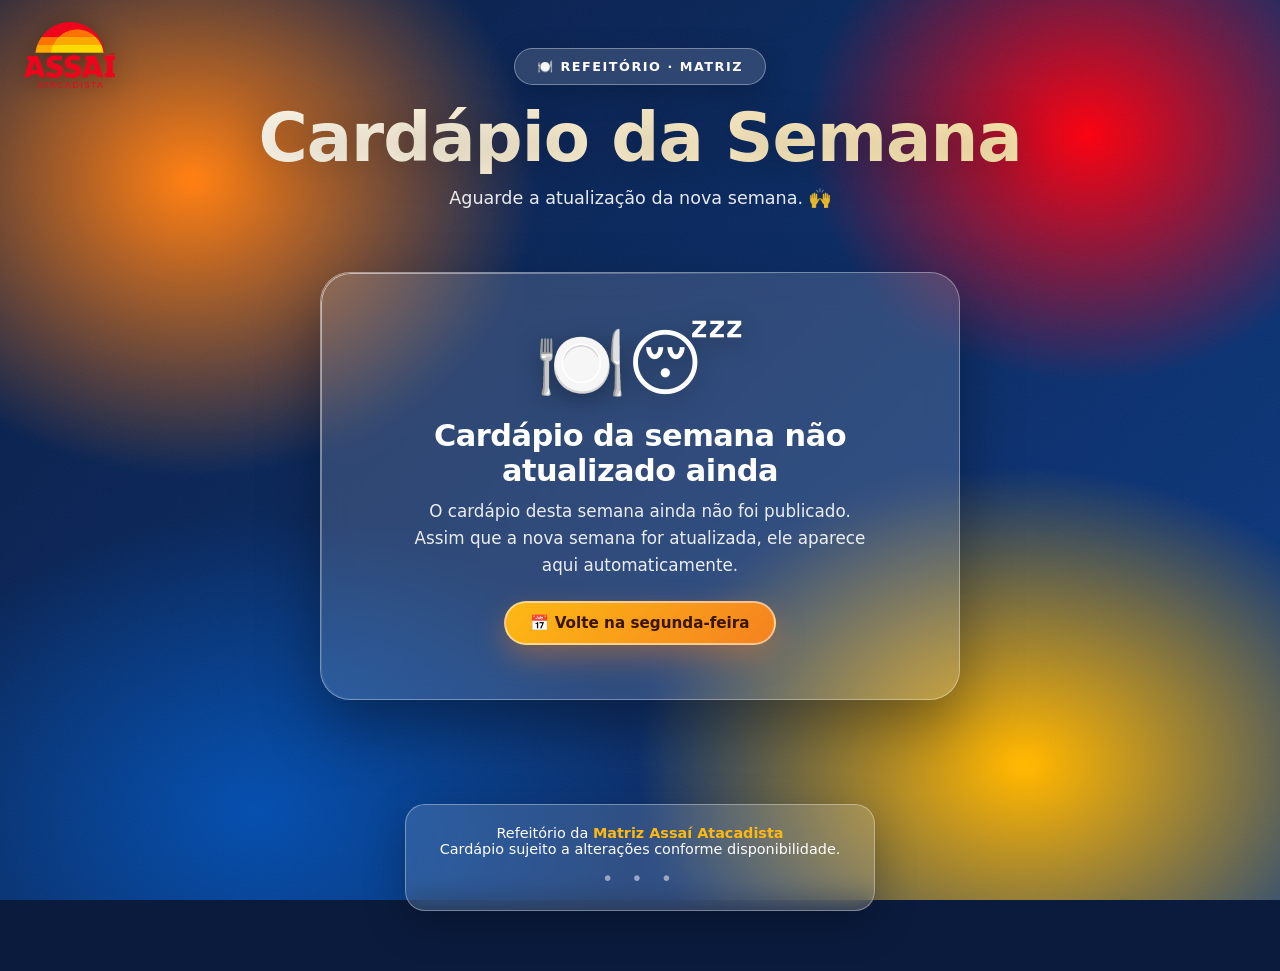
==== index.html @ ea44db85 "Atualização cardapio semanal" ====
<!DOCTYPE html>
<html lang="pt-BR">
<head>
<meta charset="UTF-8">
<meta name="viewport" content="width=device-width, initial-scale=1.0, viewport-fit=cover">
<title>Cardápio da Semana · Refeitório Matriz Assaí</title>

<!-- PWA -->
<link rel="manifest" href="manifest.json">
<meta name="theme-color" content="#E30613">
<meta name="mobile-web-app-capable" content="yes">
<meta name="apple-mobile-web-app-capable" content="yes">
<meta name="apple-mobile-web-app-status-bar-style" content="black-translucent">
<meta name="apple-mobile-web-app-title" content="Cardápio Assaí">
<link rel="apple-touch-icon" href="assets/apple-touch-icon.png">
<link rel="icon" type="image/png" href="assets/icon-192.png">

<link rel="stylesheet" href="css/style.css">
</head>
<body>

<div class="bg"></div>
<div class="bg-grain"></div>
<div class="floaties" id="floaties"></div>

<div class="logo-assai">
  <img src="assets/logo-assai.png" alt="Assaí Atacadista">
</div>

<header>
  <div class="badge">🍽️ Refeitório · Matriz</div>
  <h1>Cardápio da Semana</h1>
  <div class="week-banner"><span class="cal">📅</span> Semana de 24/08</div>
  <p id="hojeTxt">Sabor de verdade, de segunda a sexta-feira</p>
  <button id="installBtn"><span class="ic">📲</span> Instalar app</button>
</header>

<nav class="tabs">
  <button class="tab" data-day="all">✨ Destaque</button>
  <button class="tab" data-day="seg">Segunda</button>
  <button class="tab" data-day="ter">Terça</button>
  <button class="tab" data-day="qua">Quarta</button>
  <button class="tab" data-day="qui">Quinta</button>
  <button class="tab" data-day="sex">Sexta</button>
</nav>

<!-- 🚫 tela exibida quando o cardápio da semana ainda não foi atualizado -->
<section id="notReady">
  <div class="nr-card">
    <div class="nr-emoji">🍽️😴</div>
    <h2>Cardápio da semana não atualizado ainda</h2>
    <p>O cardápio desta semana ainda não foi publicado. Assim que a nova semana for atualizada, ele aparece aqui automaticamente.</p>
    <div class="nr-chip">📅 Volte na segunda-feira</div>
  </div>
</section>

<main class="container">

  <!-- ⭐ DIA EM DESTAQUE (desktop) -->
  <section id="hero"></section>

  <!-- dica de arrastar (mobile) -->
  <div id="swipeHint">👈 arraste para ver os outros dias 👉</div>

  <!-- rótulo da grade (desktop) -->
  <div class="grid-label">📅 A semana inteira</div>

  <div class="grid">

    <!-- SEGUNDA -->
    <article class="day-card" data-day="seg" data-dow="1">
      <div class="today-flag">Hoje</div>
      <div class="day-head"><span class="emoji-day">🥩</span><div><small>Dia 1</small><h2>Segunda</h2></div></div>
      <div class="day-body">
        <div class="section"><div class="section-title"><span class="pill p-prato">🍛</span>Prato Principal</div>
          <ul><li class="main">Filé de Frango Grelhado</li><li class="main">Carne Moída à Primavera</li></ul></div>
        <div class="section"><div class="section-title"><span class="pill p-acomp">🍚</span>Acompanhamentos</div>
          <ul><li>Macarrão ao Sugo</li><li>Arroz Branco / Integral</li><li>Feijão Carioca</li></ul></div>
        <div class="section"><div class="section-title"><span class="pill p-salada">🥗</span>Saladas</div>
          <ul><li>Acelga</li><li>Cenoura com Abobrinha</li><li>Pepino</li></ul></div>
        <div class="section"><div class="section-title"><span class="pill p-suco">🧃</span>Sucos</div>
          <ul><li>Limão</li><li>Maçã</li><li>Laranja</li><li>Abacaxi</li><li>Goiaba</li></ul></div>
        <div class="section"><div class="section-title"><span class="pill p-sobremesa">🍮</span>Sobremesa</div>
          <ul><li>Mousse de Leite em Pó</li><li>Maçã</li></ul></div>
      </div>
    </article>

    <!-- TERÇA -->
    <article class="day-card" data-day="ter" data-dow="2">
      <div class="today-flag">Hoje</div>
      <div class="day-head"><span class="emoji-day">🍗</span><div><small>Dia 2</small><h2>Terça</h2></div></div>
      <div class="day-body">
        <div class="section"><div class="section-title"><span class="pill p-prato">🍛</span>Prato Principal</div>
          <ul><li class="main">Strogonoff de Frango</li><li class="main">Iscas de Carne Acebolada</li></ul></div>
        <div class="section"><div class="section-title"><span class="pill p-acomp">🍚</span>Acompanhamentos</div>
          <ul><li>Batata Rústica</li><li>Arroz Branco / Integral</li><li>Feijão Carioca</li></ul></div>
        <div class="section"><div class="section-title"><span class="pill p-salada">🥗</span>Saladas</div>
          <ul><li>Escarola</li><li>Grão de Bico com Sardinha</li><li>Tomate</li></ul></div>
        <div class="section"><div class="section-title"><span class="pill p-suco">🧃</span>Sucos</div>
          <ul><li>Limão</li><li>Maçã</li><li>Laranja</li><li>Abacaxi</li><li>Goiaba</li></ul></div>
        <div class="section"><div class="section-title"><span class="pill p-sobremesa">🍮</span>Sobremesa</div>
          <ul><li>Mousse de Café</li></ul></div>
      </div>
    </article>

    <!-- QUARTA -->
    <article class="day-card" data-day="qua" data-dow="3">
      <div class="today-flag">Hoje</div>
      <div class="day-head"><span class="emoji-day">🍖</span><div><small>Dia 3</small><h2>Quarta</h2></div></div>
      <div class="day-body">
        <div class="section"><div class="section-title"><span class="pill p-prato">🍛</span>Prato Principal</div>
          <ul><li class="main">Filé Suíno Assado ao Molho de Mostarda</li><li class="main">Frango em Cubos ao Molho Shoyu</li></ul></div>
        <div class="section"><div class="section-title"><span class="pill p-acomp">🍚</span>Acompanhamentos</div>
          <ul><li>Feijão Tropeiro</li><li>Arroz Branco / Integral</li><li>Carioca</li></ul></div>
        <div class="section"><div class="section-title"><span class="pill p-salada">🥗</span>Saladas</div>
          <ul><li>Chicória com Tomate Cereja</li><li>Brócolis</li><li>Beterraba Ralada</li></ul></div>
        <div class="section"><div class="section-title"><span class="pill p-suco">🧃</span>Sucos</div>
          <ul><li>Limão</li><li>Maçã</li><li>Laranja</li><li>Abacaxi</li><li>Goiaba</li></ul></div>
        <div class="section"><div class="section-title"><span class="pill p-sobremesa">🍮</span>Sobremesa</div>
          <ul><li>Gelatina de Limão</li></ul></div>
      </div>
    </article>

    <!-- QUINTA -->
    <article class="day-card" data-day="qui" data-dow="4">
      <div class="today-flag">Hoje</div>
      <div class="day-head"><span class="emoji-day">🥩</span><div><small>Dia 4</small><h2>Quinta</h2></div></div>
      <div class="day-body">
        <div class="section"><div class="section-title"><span class="pill p-prato">🍛</span>Prato Principal</div>
          <ul><li class="main">Coxinha da Asa Assada</li><li class="main">Rabada</li></ul></div>
        <div class="section"><div class="section-title"><span class="pill p-acomp">🍚</span>Acompanhamentos</div>
          <ul><li>Polenta Cremosa</li><li>Arroz Branco / Integral</li><li>Feijão Carioca</li></ul></div>
        <div class="section"><div class="section-title"><span class="pill p-salada">🥗</span>Saladas</div>
          <ul><li>Alface Crespa</li><li>Chuchu com Mandioquinha</li><li>Cenoura Ralada</li></ul></div>
        <div class="section"><div class="section-title"><span class="pill p-suco">🧃</span>Sucos</div>
          <ul><li>Limão</li><li>Maçã</li><li>Laranja</li><li>Guaraná</li><li>Goiaba</li></ul></div>
        <div class="section"><div class="section-title"><span class="pill p-sobremesa">🍮</span>Sobremesa</div>
          <ul><li>Bolo dos Aniversariantes</li></ul></div>
      </div>
    </article>

    <!-- SEXTA -->
    <article class="day-card" data-day="sex" data-dow="5">
      <div class="today-flag">Hoje</div>
      <div class="day-head"><span class="emoji-day">🍲</span><div><small>Dia 5</small><h2>Sexta</h2></div></div>
      <div class="day-body">
        <div class="section"><div class="section-title"><span class="pill p-prato">🍛</span>Prato Principal</div>
          <ul><li class="main">Bife Grelhado</li><li class="main">Macarrão de Forno</li></ul></div>
        <div class="section"><div class="section-title"><span class="pill p-acomp">🍚</span>Acompanhamentos</div>
          <ul><li>Mix de Legumes</li><li>Arroz Branco / Integral</li><li>Feijão Carioca</li></ul></div>
        <div class="section"><div class="section-title"><span class="pill p-salada">🥗</span>Saladas</div>
          <ul><li>Folhas Mista</li><li>Berinjela</li><li>Ovo Cozido</li></ul></div>
        <div class="section"><div class="section-title"><span class="pill p-suco">🧃</span>Sucos</div>
          <ul><li>Limão</li><li>Maçã</li><li>Laranja</li><li>Guaraná</li><li>Goiaba</li></ul></div>
        <div class="section"><div class="section-title"><span class="pill p-sobremesa">🍮</span>Sobremesa</div>
          <ul><li>Salada de Frutas</li></ul></div>
      </div>
    </article>

  </div>


  <!-- indicador do carrossel (mobile) -->
  <div id="dots"></div>

</main>

<footer>
  <div class="fbox">
    Refeitório da <strong>Matriz Assaí Atacadista</strong><br>
    Cardápio sujeito a alterações conforme disponibilidade.
    <div class="dots">• • •</div>
  </div>
</footer>

<!-- 🤫 botão secreto: cantinho invisível (3 toques) -->
<div class="secret-spot" title=""></div>

<script src="js/script.js"></script>
</body>
</html>
---- css/style.css ----
:root{
  --amarelo:#FDB913;
  --laranja:#F58220;
  --vermelho:#E30613;
  --azul:#0B4DA2;
  --azul-claro:#2b8bf0;
  --glass:rgba(255,255,255,.14);
  --glass-strong:rgba(255,255,255,.22);
  --stroke:rgba(255,255,255,.35);
}
*{margin:0;padding:0;box-sizing:border-box;}
html{scroll-behavior:smooth;}
body{
  font-family:'Segoe UI',system-ui,-apple-system,sans-serif;
  color:#fff;min-height:100vh;overflow-x:hidden;position:relative;background:#0a1b3d;
  transition:color .5s;
}

/* ===== FUNDO ANIMADO ===== */
.bg{
  position:fixed;inset:0;z-index:-3;
  background:
    radial-gradient(45% 55% at 15% 20%, #F58220 0%, transparent 60%),
    radial-gradient(40% 50% at 85% 15%, #E30613 0%, transparent 55%),
    radial-gradient(55% 60% at 80% 85%, #FDB913 0%, transparent 55%),
    radial-gradient(50% 55% at 20% 90%, #0B4DA2 0%, transparent 60%),
    linear-gradient(135deg,#0a1b3d,#123a7a);
  filter:saturate(1.15);animation:hue 18s ease-in-out infinite alternate;transition:background .6s;
}
@keyframes hue{0%{transform:scale(1) translate(0,0);}50%{transform:scale(1.15) translate(-2%,1%);}100%{transform:scale(1.05) translate(2%,-1%);}}
.bg-grain{position:fixed;inset:0;z-index:-2;opacity:.05;pointer-events:none;
  background-image:url("data:image/svg+xml,%3Csvg xmlns='http://www.w3.org/2000/svg' width='120' height='120'%3E%3Cfilter id='n'%3E%3CfeTurbulence type='fractalNoise' baseFrequency='0.85' numOctaves='3'/%3E%3C/filter%3E%3Crect width='100%25' height='100%25' filter='url(%23n)'/%3E%3C/svg%3E");}
.floaties{position:fixed;inset:0;z-index:-1;overflow:hidden;pointer-events:none;}
.floaties span{position:absolute;bottom:-60px;font-size:2rem;opacity:.18;animation:rise linear infinite;filter:drop-shadow(0 4px 10px rgba(0,0,0,.3));}
@keyframes rise{0%{transform:translateY(0) rotate(0);opacity:0;}10%{opacity:.22;}90%{opacity:.22;}100%{transform:translateY(-115vh) rotate(360deg);opacity:0;}}

/* ===== HEADER ===== */
header{text-align:center;padding:48px 20px 24px;position:relative;}
.logo-assai{position:fixed;top:22px;left:24px;z-index:50;display:flex;align-items:center;}
.logo-assai img{display:block;height:66px;width:auto;filter:drop-shadow(0 4px 12px rgba(0,0,0,.35));cursor:pointer;}
.badge{display:inline-flex;align-items:center;gap:10px;background:var(--glass);backdrop-filter:blur(14px);border:1px solid var(--stroke);padding:10px 22px;border-radius:50px;font-weight:700;font-size:.8rem;letter-spacing:1.5px;text-transform:uppercase;margin-bottom:18px;box-shadow:0 8px 30px rgba(0,0,0,.2);}
.week-banner{display:inline-flex;align-items:center;gap:12px;background:linear-gradient(135deg,var(--amarelo),var(--laranja));color:#3a1500;font-weight:900;padding:12px 28px;border-radius:50px;margin-top:8px;font-size:clamp(.95rem,2.5vw,1.15rem);letter-spacing:.5px;box-shadow:0 12px 34px rgba(245,130,32,.45);border:2px solid rgba(255,255,255,.5);}
.week-banner .cal{font-size:1.3rem;}
header h1{font-size:clamp(2.4rem,6vw,4.2rem);font-weight:900;letter-spacing:-1px;line-height:1.05;background:linear-gradient(90deg,#fff 0%,#FFE9B0 40%,#FFD166 60%,#fff 100%);background-size:200% auto;-webkit-background-clip:text;background-clip:text;color:transparent;animation:shine 6s linear infinite;text-shadow:0 4px 40px rgba(0,0,0,.25);}
@keyframes shine{to{background-position:200% center;}}
header p{margin-top:14px;font-size:1.1rem;opacity:.9;font-weight:500;}

/* botão instalar (PWA) */
#installBtn{display:none;align-items:center;gap:9px;margin:18px auto 0;background:linear-gradient(135deg,#fff,#eaf3ff);color:var(--azul);border:none;padding:12px 24px;border-radius:50px;cursor:pointer;font-weight:800;font-size:.95rem;font-family:inherit;box-shadow:0 10px 28px rgba(0,0,0,.25);transition:.25s;}
#installBtn:hover{transform:translateY(-3px) scale(1.03);box-shadow:0 14px 34px rgba(0,0,0,.3);}
#installBtn.show{display:inline-flex;}

/* ===== TABS ===== */
.tabs{display:flex;gap:10px;flex-wrap:wrap;justify-content:center;max-width:1250px;margin:30px auto 0;padding:0 20px;}
.tab{background:var(--glass);backdrop-filter:blur(12px);border:1px solid var(--stroke);color:#fff;padding:12px 26px;border-radius:16px;font-weight:700;font-size:.95rem;cursor:pointer;transition:.3s cubic-bezier(.2,.8,.2,1);position:relative;overflow:hidden;}
.tab:hover{transform:translateY(-3px) scale(1.03);background:var(--glass-strong);}
.tab.active{background:linear-gradient(135deg,var(--amarelo),var(--laranja));color:#3a1500;border-color:transparent;box-shadow:0 10px 30px rgba(245,130,32,.5);}

/* ===== CONTAINER ===== */
.container{max-width:1250px;margin:34px auto 40px;padding:0 20px;}

/* ==================================================================
   ⭐ HERO — DIA EM DESTAQUE (somente desktop)
   ================================================================== */
#hero{display:none;}
.hero-label{display:flex;align-items:center;gap:10px;justify-content:center;font-weight:800;letter-spacing:1px;text-transform:uppercase;font-size:.9rem;opacity:.9;margin-bottom:16px;}
.hero-card{position:relative;border-radius:30px;overflow:hidden;background:var(--glass);backdrop-filter:blur(18px);-webkit-backdrop-filter:blur(18px);border:1px solid var(--stroke);box-shadow:0 26px 60px rgba(0,0,0,.34);display:grid;grid-template-columns:280px 1fr;gap:0;}
.hero-card::before{content:"";position:absolute;inset:0;border-radius:30px;padding:1px;background:linear-gradient(135deg,rgba(255,255,255,.65),transparent 42%);-webkit-mask:linear-gradient(#000 0 0) content-box,linear-gradient(#000 0 0);-webkit-mask-composite:xor;mask-composite:exclude;pointer-events:none;}
.hero-head{background:linear-gradient(160deg,rgba(227,6,19,.55),rgba(245,130,32,.4));padding:34px 30px;display:flex;flex-direction:column;justify-content:center;gap:10px;position:relative;transition:background .5s;}
.hero-head.tomorrow{background:linear-gradient(160deg,rgba(11,77,162,.6),rgba(43,139,240,.42));}
.hero-emoji{font-size:4.6rem;filter:drop-shadow(0 6px 12px rgba(0,0,0,.4));line-height:1;}
.hero-hoje{align-self:flex-start;background:#fff;color:var(--vermelho);font-weight:900;font-size:.72rem;letter-spacing:2px;padding:5px 14px;border-radius:50px;box-shadow:0 6px 16px rgba(0,0,0,.25);}
.hero-hoje.amanha{background:var(--amarelo);color:#3a2500;}
.hero-head h2{font-size:2.9rem;font-weight:900;letter-spacing:-1px;line-height:1;}
.hero-head .hero-sub{opacity:.92;font-weight:600;font-size:1rem;}
.hero-sections{display:grid;grid-template-columns:repeat(5,1fr);gap:0;padding:22px;}
.hero-sections .section{border-bottom:none!important;padding:16px 14px;margin:0;border-right:1px solid rgba(255,255,255,.12);}
.hero-sections .section:last-child{border-right:none;}
.hero-sections .section-title{margin-bottom:12px;}
.hero-sections .section li{font-size:1rem;padding:7px 0 7px 20px;}
.hero-sections .section li.main{font-size:1.08rem;}
.hero-sections .section li::before{top:14px;}

/* ===== GRID DOS 5 DIAS ===== */
.grid-label{display:none;text-align:center;font-weight:800;letter-spacing:1px;text-transform:uppercase;font-size:.85rem;opacity:.8;margin:34px 0 16px;}
.grid{display:grid;grid-template-columns:repeat(auto-fill,minmax(290px,1fr));gap:26px;}

@media(min-width:1000px){
  #hero{display:block;}
  .container{max-width:1580px;}
  .grid-label{display:block;}
  .grid{grid-template-columns:repeat(5,1fr);gap:16px;margin-top:4px;}
  .grid .day-body{padding:6px 16px 18px;}
  .grid .day-head{padding:16px 16px 12px;}
  .grid .day-head h2{font-size:1.25rem;}
  .grid .emoji-day{font-size:1.6rem;}
  .grid .section{padding:11px 0;}
  .grid .section li{font-size:.9rem;padding:4px 0 4px 20px;}
  .grid .section li.main{font-size:.94rem;}
}

.day-card{background:var(--glass);backdrop-filter:blur(18px);-webkit-backdrop-filter:blur(18px);border:1px solid var(--stroke);border-radius:26px;overflow:hidden;display:flex;flex-direction:column;box-shadow:0 20px 50px rgba(0,0,0,.28);transition:transform .4s cubic-bezier(.2,.8,.2,1), box-shadow .4s, background .5s;opacity:0;transform:translateY(40px) scale(.97);position:relative;}
.day-card.reveal{opacity:1;transform:translateY(0) scale(1);}
.day-card:hover{transform:translateY(-8px) scale(1.012);box-shadow:0 30px 70px rgba(0,0,0,.4);}
.day-card::before{content:"";position:absolute;inset:0;border-radius:26px;padding:1px;background:linear-gradient(135deg,rgba(255,255,255,.6),transparent 40%);-webkit-mask:linear-gradient(#000 0 0) content-box,linear-gradient(#000 0 0);-webkit-mask-composite:xor;mask-composite:exclude;pointer-events:none;}
.day-card.today{box-shadow:0 0 0 2px var(--amarelo),0 26px 60px rgba(253,185,19,.35);}
.today-flag{position:absolute;top:15px;right:-42px;z-index:3;background:linear-gradient(135deg,var(--amarelo),var(--laranja));color:#3a1500;font-weight:800;font-size:.66rem;letter-spacing:1px;padding:5px 44px;transform:rotate(45deg);box-shadow:0 4px 12px rgba(0,0,0,.3);text-transform:uppercase;display:none;}
.day-card.today .today-flag{display:block;}
.day-head{padding:22px 24px 18px;position:relative;background:linear-gradient(135deg,rgba(11,77,162,.55),rgba(43,139,240,.35));display:flex;align-items:center;gap:14px;transition:background .5s;}
.emoji-day{font-size:2rem;filter:drop-shadow(0 3px 6px rgba(0,0,0,.35));transition:.4s;}
.day-card:hover .emoji-day{transform:scale(1.2) rotate(-8deg);}
.day-head h2{font-size:1.5rem;font-weight:800;letter-spacing:-.5px;}
.day-head small{display:block;font-size:.72rem;opacity:.8;font-weight:600;text-transform:uppercase;letter-spacing:1.5px;}
.day-body{padding:8px 24px 26px;flex:1;}
.section{padding:15px 0;border-bottom:1px solid rgba(255,255,255,.12);}
.section:last-child{border-bottom:none;}
.section-title{display:flex;align-items:center;gap:9px;font-size:.72rem;font-weight:800;letter-spacing:1.5px;text-transform:uppercase;opacity:.85;margin-bottom:10px;}
.pill{font-size:1rem;width:26px;height:26px;border-radius:9px;display:grid;place-items:center;flex:none;box-shadow:0 4px 10px rgba(0,0,0,.25);}
.p-prato{background:linear-gradient(135deg,#ff5c5c,#E30613);}
.p-acomp{background:linear-gradient(135deg,#ffa74d,#F58220);}
.p-salada{background:linear-gradient(135deg,#57d98a,#1f9d55);}
.p-suco{background:linear-gradient(135deg,#ffd75e,#FDB913);}
.p-sobremesa{background:linear-gradient(135deg,#c07de0,#8e3fb0);}
.section ul{list-style:none;}
.section li{position:relative;padding:6px 0 6px 22px;font-size:.96rem;transition:.25s;}
.section li::before{content:"";position:absolute;left:0;top:12px;width:8px;height:8px;border-radius:50%;background:rgba(255,255,255,.55);}
.section li:hover{transform:translateX(5px);color:#FFE9B0;}
.section li.main{font-weight:700;font-size:1.02rem;}
.section li.main::before{background:var(--amarelo);box-shadow:0 0 10px var(--amarelo);}

/* ===== CARROSSEL: dicas e dots (mobile) ===== */
#swipeHint{display:none;text-align:center;font-size:.85rem;opacity:.8;margin:6px 0 14px;font-weight:600;}
#dots{display:none;justify-content:center;gap:8px;margin:16px 0 4px;}
#dots button{width:9px;height:9px;border-radius:50%;border:none;background:rgba(255,255,255,.35);cursor:pointer;padding:0;transition:.3s;}
#dots button.active{background:var(--amarelo);width:26px;border-radius:6px;box-shadow:0 0 10px var(--amarelo);}

/* ==================================================================
   🚫 TELA "CARDÁPIO NÃO ATUALIZADO" (validade expirada)
   ================================================================== */
#notReady{display:none;text-align:center;padding:30px 20px 70px;}
body.not-ready .tabs,
body.not-ready .container,
body.not-ready .week-banner{display:none!important;}
body.not-ready #notReady{display:block;}
.nr-card{
  max-width:640px;margin:10px auto 0;background:var(--glass);backdrop-filter:blur(16px);
  border:1px solid var(--stroke);border-radius:30px;padding:54px 34px;
  box-shadow:0 26px 60px rgba(0,0,0,.34);position:relative;overflow:hidden;
}
.nr-card::before{content:"";position:absolute;inset:0;border-radius:30px;padding:1px;background:linear-gradient(135deg,rgba(255,255,255,.6),transparent 45%);-webkit-mask:linear-gradient(#000 0 0) content-box,linear-gradient(#000 0 0);-webkit-mask-composite:xor;mask-composite:exclude;pointer-events:none;}
.nr-emoji{font-size:4.6rem;line-height:1;filter:drop-shadow(0 6px 12px rgba(0,0,0,.35));animation:nrFloat 3.4s ease-in-out infinite;}
@keyframes nrFloat{50%{transform:translateY(-10px);}}
.nr-card h2{font-size:1.9rem;font-weight:900;margin:18px 0 10px;letter-spacing:-.5px;}
.nr-card p{opacity:.9;font-size:1.05rem;line-height:1.6;max-width:460px;margin:0 auto;}
.nr-chip{display:inline-flex;align-items:center;gap:8px;margin-top:22px;background:linear-gradient(135deg,var(--amarelo),var(--laranja));color:#3a1500;font-weight:800;padding:11px 24px;border-radius:50px;box-shadow:0 12px 30px rgba(245,130,32,.4);border:2px solid rgba(255,255,255,.5);font-size:.95rem;}

/* ===== FOOTER ===== */
footer{text-align:center;padding:34px 20px 60px;font-size:.9rem;}
footer .fbox{display:inline-block;background:var(--glass);backdrop-filter:blur(12px);border:1px solid var(--stroke);border-radius:20px;padding:20px 34px;box-shadow:0 12px 40px rgba(0,0,0,.25);}
footer strong{color:var(--amarelo);}
.dots{margin-top:10px;font-size:1.2rem;letter-spacing:6px;opacity:.5;}

/* ==================================================================
   📱 MOBILE / TABLET (≤999px): CARROSSEL HORIZONTAL
   ================================================================== */
@media(max-width:999px){
  #hero{display:none;}
  .logo-assai{position:absolute;top:14px;left:16px;}
  .logo-assai img{height:46px;}
  header{padding:78px 16px 14px;}
  header h1{font-size:2.2rem;}
  .container{margin-top:20px;padding:0;}
  #swipeHint{display:block;}
  #dots{display:flex;}
  .grid{display:flex;overflow-x:auto;scroll-snap-type:x mandatory;gap:14px;padding:6px 0 12px;margin:0;-webkit-overflow-scrolling:touch;scrollbar-width:none;scroll-padding:0 7.5vw;}
  .grid::-webkit-scrollbar{display:none;}
  .day-card{min-width:85vw;max-width:85vw;scroll-snap-align:center;flex:0 0 auto;opacity:1!important;transform:none!important;}
  .day-card:first-child{margin-left:7.5vw;}
  .day-card:last-child{margin-right:7.5vw;}
  .day-card:hover{transform:none!important;box-shadow:0 20px 50px rgba(0,0,0,.28);}
  .grid-label{display:none;}
  .nr-card{padding:44px 24px;}
  .nr-card h2{font-size:1.6rem;}
}
@media(max-width:400px){
  header h1{font-size:1.9rem;}
  .day-card{min-width:88vw;max-width:88vw;}
  .day-card:first-child{margin-left:6vw;}
  .day-card:last-child{margin-right:6vw;}
}
@media(prefers-reduced-motion:reduce){.bg,.floaties span,.badge,header h1{animation:none!important;}}

/* ==================================================================
   🫧✨ TEMA SECRETO: FRUTIGER AERO / Y2K SHITPOST
   ================================================================== */
body.aero{color:#0b3a5b;cursor:url("data:image/svg+xml,%3Csvg xmlns='http://www.w3.org/2000/svg' width='28' height='28'%3E%3Ctext y='22' font-size='22'%3E%E2%9C%A8%3C/text%3E%3C/svg%3E") 4 4, auto;}
body.aero .bg{background:linear-gradient(180deg, rgba(120,200,255,.15), rgba(120,255,180,.10)),url("../assets/aero-wallpaper.jpg") center/cover no-repeat fixed;filter:saturate(1.2);animation:aeroDrift 30s ease-in-out infinite alternate;}
@keyframes aeroDrift{0%{transform:scale(1.05)}100%{transform:scale(1.14) translateY(-1%)}}
body.aero .bg-grain{opacity:0;}
body.aero .floaties{display:none;}
#aero-clouds{position:fixed;inset:0;z-index:-1;overflow:hidden;pointer-events:none;}
#aero-clouds i{position:absolute;font-style:normal;font-size:5rem;opacity:.85;filter:drop-shadow(0 8px 14px rgba(0,80,140,.2));animation:cloudMove linear infinite;}
@keyframes cloudMove{from{transform:translateX(-20vw)}to{transform:translateX(120vw)}}
#bubbles{position:fixed;inset:0;z-index:-1;overflow:hidden;pointer-events:none;}
#bubbles b{position:absolute;bottom:-120px;border-radius:50%;background:radial-gradient(35% 30% at 30% 25%, rgba(255,255,255,.98), rgba(255,255,255,0) 55%),radial-gradient(120% 120% at 70% 80%, rgba(120,210,255,.45), rgba(150,255,220,.10));border:1px solid rgba(255,255,255,.75);box-shadow:inset 0 0 20px rgba(255,255,255,.8), inset -6px -8px 18px rgba(0,120,200,.25), 0 8px 22px rgba(0,90,160,.22);animation:bubbleUp linear infinite;}
@keyframes bubbleUp{0%{transform:translateY(0) translateX(0) scale(.5);opacity:0;}10%{opacity:1;}50%{transform:translateY(-58vh) translateX(28px) scale(1);}90%{opacity:1;}100%{transform:translateY(-120vh) translateX(-18px) scale(1.15);opacity:0;}}
#glitter{position:fixed;inset:0;z-index:1;pointer-events:none;background-image:radial-gradient(2px 2px at 20% 30%, #fff, transparent),radial-gradient(2px 2px at 60% 70%, #fff, transparent),radial-gradient(1px 1px at 80% 20%, #fff, transparent),radial-gradient(2px 2px at 40% 80%, #fff, transparent),radial-gradient(1px 1px at 90% 60%, #fff, transparent);background-size:300px 300px,250px 250px,200px 200px,350px 350px,280px 280px;animation:twinkle 3s steps(2) infinite;opacity:.6;}
@keyframes twinkle{50%{opacity:.15;}}
#aero-marquee{position:fixed;top:0;left:0;right:0;z-index:120;height:30px;overflow:hidden;background:linear-gradient(90deg,#ff5cd6,#ffd24c,#5cff8a,#4cd6ff,#b45cff,#ff5cd6);background-size:300% 100%;animation:rainbowSlide 6s linear infinite;border-bottom:2px solid #fff;box-shadow:0 3px 12px rgba(0,0,0,.25);display:flex;align-items:center;}
@keyframes rainbowSlide{to{background-position:300% 0;}}
#aero-marquee p{white-space:nowrap;font-family:'Comic Sans MS','Comic Sans',cursive;font-weight:700;color:#3a005a;text-shadow:0 1px 0 #fff;font-size:.95rem;padding-left:100%;animation:marq 18s linear infinite;}
@keyframes marq{to{transform:translateX(-100%);}}
body.aero header{padding-top:64px;}
body.aero header h1{font-family:'Comic Sans MS','Comic Sans',cursive;background:linear-gradient(90deg,#ff2e97,#ff8a00,#ffe600,#37e64b,#00c3ff,#a24bff,#ff2e97);background-size:300% auto;-webkit-background-clip:text;background-clip:text;color:transparent;-webkit-text-stroke:2px #fff;filter:drop-shadow(3px 3px 0 rgba(0,0,0,.25));animation:wordart 5s linear infinite;transform:rotate(-1.5deg);}
@keyframes wordart{to{background-position:300% center;}}
body.aero header p{color:#053a5e;font-weight:700;text-shadow:0 1px 2px rgba(255,255,255,.7);}
body.aero #installBtn{background:linear-gradient(180deg,#eafaff,#7fd0ff);color:#05426b;font-family:'Comic Sans MS',cursive;border:2px solid #fff;box-shadow:inset 0 1px 0 #fff,0 10px 26px rgba(0,120,220,.4);}
body.aero .badge{background:linear-gradient(180deg,rgba(255,255,255,.95),rgba(210,240,255,.8));color:#0a5a90;border:1px solid #fff;font-family:'Comic Sans MS',cursive;box-shadow:inset 0 1px 0 #fff,0 8px 22px rgba(0,90,160,.25);}
body.aero .week-banner{background:linear-gradient(180deg,#eafff0,#8ff0a8 45%,#39c85e);color:#064d1c;border:2px solid #fff;font-family:'Comic Sans MS',cursive;box-shadow:inset 0 2px 3px rgba(255,255,255,.9),inset 0 -8px 14px rgba(0,90,40,.25),0 12px 30px rgba(0,120,50,.35);text-shadow:0 1px 1px rgba(255,255,255,.6);}
body.aero .hero-label,body.aero .grid-label,body.aero #swipeHint{color:#053a5e;text-shadow:0 1px 2px rgba(255,255,255,.6);}
body.aero .tab{background:linear-gradient(180deg,rgba(255,255,255,.95) 0%,rgba(210,240,255,.8) 48%,rgba(150,215,255,.72) 52%,rgba(185,232,255,.85) 100%);color:#0a5a90;border:1px solid #fff;box-shadow:inset 0 1px 0 #fff,inset 0 -6px 10px rgba(0,90,160,.18),0 6px 16px rgba(0,90,160,.25);text-shadow:0 1px 1px rgba(255,255,255,.7);}
body.aero .tab.active{background:linear-gradient(180deg,#eafaff 0%,#7fd0ff 48%,#39a9f2 52%,#63c0ff 100%);color:#05426b;border-color:#fff;box-shadow:inset 0 1px 0 #fff,inset 0 -8px 12px rgba(0,80,150,.3),0 10px 26px rgba(0,120,220,.45);}
body.aero .hero-card,body.aero .day-card,body.aero .nr-card{background:linear-gradient(180deg,rgba(255,255,255,.8),rgba(228,247,255,.62));border:1px solid #fff;color:#0b3a5b;box-shadow:inset 0 1px 0 #fff,0 22px 46px rgba(0,80,150,.3);}
body.aero .hero-head{background:linear-gradient(160deg,rgba(120,205,255,.65),rgba(60,170,240,.42));}
body.aero .hero-head h2,body.aero .day-head h2,body.aero .nr-card h2{color:#053a63;font-family:'Comic Sans MS',cursive;text-shadow:0 1px 1px rgba(255,255,255,.6);}
body.aero .hero-hoje{background:#0a6bb0;color:#fff;}
body.aero .hero-sections .section{border-right-color:rgba(0,90,160,.14);}
body.aero .day-card::after{content:"";position:absolute;top:0;left:0;right:0;height:46%;background:linear-gradient(180deg,rgba(255,255,255,.6),rgba(255,255,255,0));border-radius:26px 26px 40% 40%/26px 26px 22% 22%;pointer-events:none;}
body.aero .day-card::before,body.aero .hero-card::before,body.aero .nr-card::before{background:linear-gradient(135deg,rgba(255,255,255,.98),transparent 45%);}
body.aero .day-head{background:linear-gradient(180deg,rgba(120,205,255,.6),rgba(60,170,240,.38));}
body.aero .day-head small{color:#0a5a90;opacity:.9;}
body.aero .section{border-bottom:1px solid rgba(0,90,160,.12);}
body.aero .section-title{color:#0a6bb0;}
body.aero .section li{color:#0b3a5b;}
body.aero .section li::before{background:rgba(0,120,200,.5);}
body.aero .section li.main{color:#05426b;font-family:'Comic Sans MS',cursive;}
body.aero .section li.main::before{background:#1aa0ff;box-shadow:0 0 8px #6cc8ff;}
body.aero .section li:hover{color:#0a6bb0;}
body.aero .pill{box-shadow:inset 0 1px 0 rgba(255,255,255,.7),0 4px 10px rgba(0,60,120,.25);}
body.aero .nr-card p{color:#0b3a5b;}
body.aero #dots button.active{background:#1aa0ff;box-shadow:0 0 10px #6cc8ff;}
body.aero footer .fbox{background:linear-gradient(180deg,rgba(255,255,255,.85),rgba(220,245,255,.65));border:1px solid #fff;color:#0b3a5b;font-family:'Comic Sans MS',cursive;box-shadow:inset 0 1px 0 #fff,0 12px 30px rgba(0,80,150,.25);}
body.aero footer strong{color:#0a6bb0;}
body.aero .today-flag{background:linear-gradient(180deg,#eafff0,#5fe085 50%,#22b04e);color:#05391a;}
body.aero .day-card.today{box-shadow:0 0 0 2px #6cc8ff,inset 0 1px 0 #fff,0 26px 60px rgba(0,140,220,.4);}
#aero-memes{position:fixed;inset:0;z-index:2;overflow:hidden;pointer-events:none;}
#aero-memes span{position:absolute;font-size:2.4rem;filter:drop-shadow(0 4px 8px rgba(0,0,0,.25));animation:memeFloat linear infinite;}
@keyframes memeFloat{0%{transform:translateY(110vh) rotate(0);opacity:0;}10%{opacity:1;}90%{opacity:1;}100%{transform:translateY(-20vh) rotate(360deg);opacity:0;}}
#aero-badge{position:fixed;bottom:16px;left:16px;z-index:130;width:96px;height:96px;pointer-events:none;border-radius:50%;display:grid;place-items:center;text-align:center;background:conic-gradient(#ffd400 0 25%,#000 0 50%,#ffd400 0 75%,#000 0);color:#fff;font-family:'Comic Sans MS',cursive;font-weight:800;font-size:.62rem;line-height:1.1;border:3px solid #fff;box-shadow:0 8px 20px rgba(0,0,0,.4);animation:spinBadge 6s linear infinite;}
#aero-badge span{background:#000;padding:3px 5px;border-radius:6px;transform:rotate(-8deg);}
@keyframes spinBadge{to{transform:rotate(360deg);}}
#aero-counter{position:fixed;bottom:16px;right:16px;z-index:130;pointer-events:none;background:#000;border:2px solid #39ff14;border-radius:6px;padding:6px 10px;font-family:'Courier New',monospace;color:#39ff14;font-weight:800;letter-spacing:2px;box-shadow:0 0 14px rgba(57,255,20,.5),inset 0 0 8px rgba(57,255,20,.3);font-size:.8rem;}
#aero-counter small{display:block;color:#8affde;font-size:.55rem;letter-spacing:1px;}
#aero-popup{position:fixed;top:90px;right:26px;z-index:140;width:260px;background:#ece9d8;border:2px solid #0a5a90;border-radius:8px 8px 6px 6px;box-shadow:0 14px 40px rgba(0,0,0,.45);font-family:Tahoma,'Segoe UI',sans-serif;color:#000;overflow:hidden;user-select:none;}
#aero-popup .bar{background:linear-gradient(180deg,#3f8de8,#1c5fc0);color:#fff;font-weight:700;font-size:.82rem;padding:5px 8px;display:flex;justify-content:space-between;align-items:center;cursor:move;}
#aero-popup .bar button{background:linear-gradient(180deg,#ff8a8a,#e33);color:#fff;border:1px solid #fff;border-radius:4px;width:18px;height:16px;font-size:.7rem;line-height:1;cursor:pointer;font-weight:800;}
#aero-popup .body{padding:12px 12px 10px;font-size:.82rem;display:flex;gap:10px;align-items:flex-start;}
#aero-popup .body .ico{font-size:1.6rem;}
#aero-popup .foot{display:flex;justify-content:center;gap:8px;padding:0 12px 12px;}
#aero-popup .foot button{background:linear-gradient(180deg,#fafafa,#d7d7d7);border:1px solid #888;border-radius:4px;padding:3px 14px;font-size:.78rem;cursor:pointer;font-family:Tahoma,sans-serif;}
.spark{position:fixed;z-index:150;pointer-events:none;font-size:1rem;animation:sparkFade .8s ease-out forwards;}
@keyframes sparkFade{0%{opacity:1;transform:scale(1) translateY(0);}100%{opacity:0;transform:scale(.2) translateY(14px);}}
#aero-clouds,#bubbles,#glitter,#aero-marquee,#aero-memes,#aero-badge,#aero-counter,#aero-popup{display:none;}
body.aero #aero-clouds,body.aero #bubbles,body.aero #glitter,body.aero #aero-marquee,body.aero #aero-memes,body.aero #aero-badge,body.aero #aero-counter,body.aero #aero-popup{display:block;}
body.aero #aero-marquee{display:flex;}
@media(max-width:600px){#aero-popup{display:none!important;}body.aero #aero-badge{width:74px;height:74px;font-size:.5rem;}}
.secret-spot{position:fixed;bottom:6px;right:6px;width:36px;height:36px;z-index:60;cursor:default;opacity:0;}
.aero-toast{position:fixed;left:50%;bottom:30px;transform:translateX(-50%) translateY(160px);background:linear-gradient(180deg,rgba(255,255,255,.95),rgba(210,240,255,.85));color:#0a5a90;font-weight:800;padding:14px 26px;border-radius:50px;font-family:'Comic Sans MS',cursive;border:2px solid #fff;box-shadow:0 14px 34px rgba(0,90,160,.4);z-index:200;transition:transform .5s cubic-bezier(.2,.9,.2,1);white-space:nowrap;}
.aero-toast.show{transform:translateX(-50%) translateY(0);}
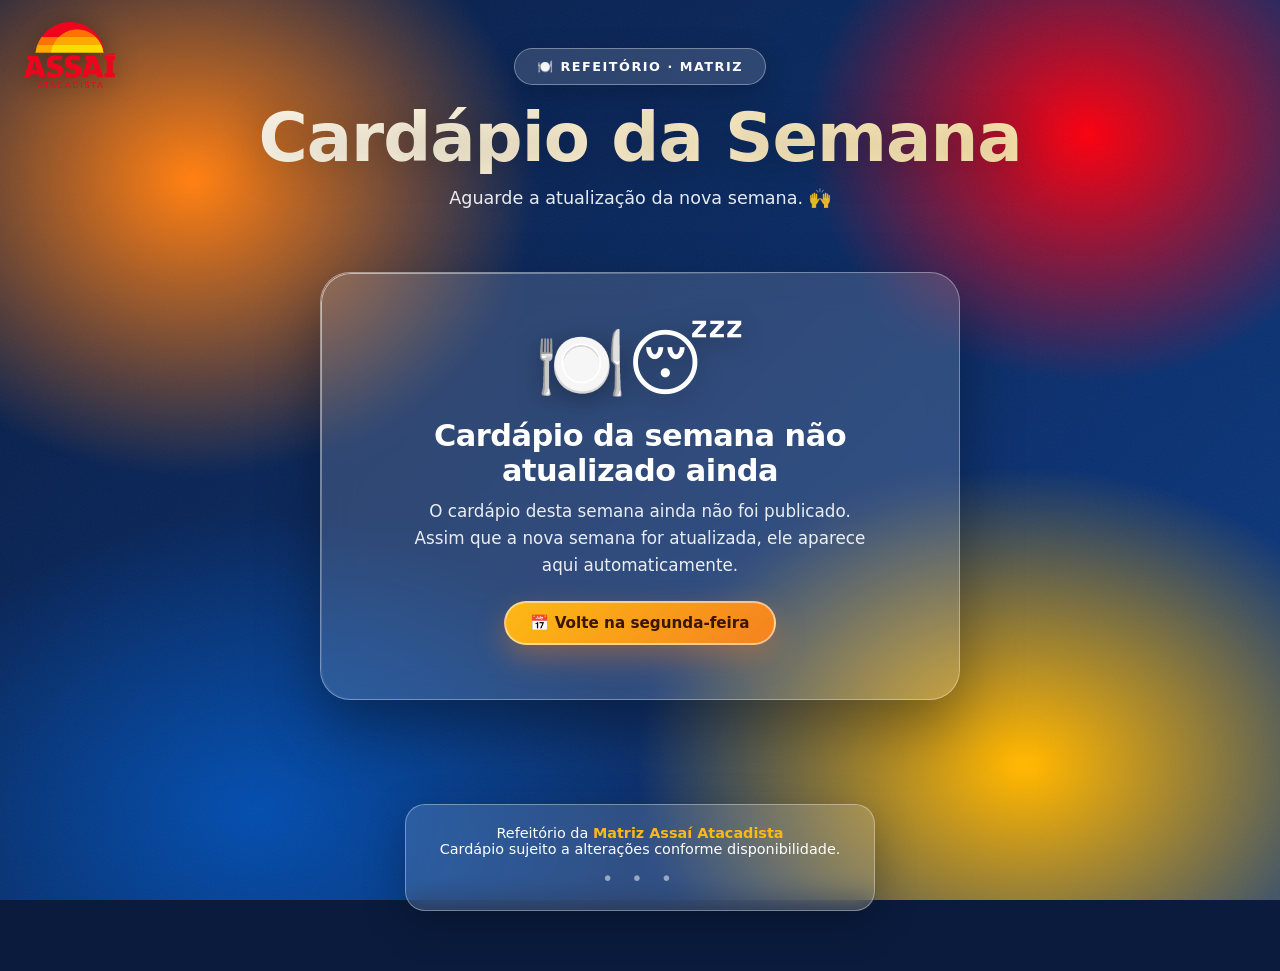
==== commit e286037c: "Atualização 31/08" ====
--- a/index.html
+++ b/index.html
@@ -30,7 +30,7 @@
 <header>
   <div class="badge">🍽️ Refeitório · Matriz</div>
   <h1>Cardápio da Semana</h1>
-  <div class="week-banner"><span class="cal">📅</span> Semana de 24/08</div>
+  <div class="week-banner"><span class="cal">📅</span> Semana de 31/08</div>
   <p id="hojeTxt">Sabor de verdade, de segunda a sexta-feira</p>
   <button id="installBtn"><span class="ic">📲</span> Instalar app</button>
 </header>
@@ -73,15 +73,15 @@
       <div class="day-head"><span class="emoji-day">🥩</span><div><small>Dia 1</small><h2>Segunda</h2></div></div>
       <div class="day-body">
         <div class="section"><div class="section-title"><span class="pill p-prato">🍛</span>Prato Principal</div>
-          <ul><li class="main">Filé de Frango Grelhado</li><li class="main">Carne Moída à Primavera</li></ul></div>
+          <ul><li class="main">Carne de Panela com Batata</li><li class="main">Linguiça Recheada com Vinagrete</li></ul></div>
         <div class="section"><div class="section-title"><span class="pill p-acomp">🍚</span>Acompanhamentos</div>
-          <ul><li>Macarrão ao Sugo</li><li>Arroz Branco / Integral</li><li>Feijão Carioca</li></ul></div>
+          <ul><li>Capeletti ao Sugo</li><li>Arroz Branco / Integral</li><li>Feijão Carioca</li></ul></div>
         <div class="section"><div class="section-title"><span class="pill p-salada">🥗</span>Saladas</div>
-          <ul><li>Acelga</li><li>Cenoura com Abobrinha</li><li>Pepino</li></ul></div>
+          <ul><li>Chicória</li><li>Tomate</li><li>Feijão Fradinho</li></ul></div>
         <div class="section"><div class="section-title"><span class="pill p-suco">🧃</span>Sucos</div>
           <ul><li>Limão</li><li>Maçã</li><li>Laranja</li><li>Abacaxi</li><li>Goiaba</li></ul></div>
         <div class="section"><div class="section-title"><span class="pill p-sobremesa">🍮</span>Sobremesa</div>
-          <ul><li>Mousse de Leite em Pó</li><li>Maçã</li></ul></div>
+          <ul><li>Brigadeiro</li><li>Maçã</li></ul></div>
       </div>
     </article>
 
@@ -91,15 +91,15 @@
       <div class="day-head"><span class="emoji-day">🍗</span><div><small>Dia 2</small><h2>Terça</h2></div></div>
       <div class="day-body">
         <div class="section"><div class="section-title"><span class="pill p-prato">🍛</span>Prato Principal</div>
-          <ul><li class="main">Strogonoff de Frango</li><li class="main">Iscas de Carne Acebolada</li></ul></div>
+          <ul><li class="main">Fricassê de Frango</li><li class="main">Bife de Panela</li></ul></div>
         <div class="section"><div class="section-title"><span class="pill p-acomp">🍚</span>Acompanhamentos</div>
-          <ul><li>Batata Rústica</li><li>Arroz Branco / Integral</li><li>Feijão Carioca</li></ul></div>
+          <ul><li>Mix de Legumes</li><li>Arroz Branco / Integral</li><li>Feijão Carioca</li></ul></div>
         <div class="section"><div class="section-title"><span class="pill p-salada">🥗</span>Saladas</div>
-          <ul><li>Escarola</li><li>Grão de Bico com Sardinha</li><li>Tomate</li></ul></div>
+          <ul><li>Almeirão</li><li>Batata Bolinha</li><li>Tabule</li></ul></div>
         <div class="section"><div class="section-title"><span class="pill p-suco">🧃</span>Sucos</div>
           <ul><li>Limão</li><li>Maçã</li><li>Laranja</li><li>Abacaxi</li><li>Goiaba</li></ul></div>
         <div class="section"><div class="section-title"><span class="pill p-sobremesa">🍮</span>Sobremesa</div>
-          <ul><li>Mousse de Café</li></ul></div>
+          <ul><li>Mousse de Abacaxi</li></ul></div>
       </div>
     </article>
 
@@ -109,11 +109,11 @@
       <div class="day-head"><span class="emoji-day">🍖</span><div><small>Dia 3</small><h2>Quarta</h2></div></div>
       <div class="day-body">
         <div class="section"><div class="section-title"><span class="pill p-prato">🍛</span>Prato Principal</div>
-          <ul><li class="main">Filé Suíno Assado ao Molho de Mostarda</li><li class="main">Frango em Cubos ao Molho Shoyu</li></ul></div>
+          <ul><li class="main">Feijoada</li><li class="main">Omelete de Alho Poró</li></ul></div>
         <div class="section"><div class="section-title"><span class="pill p-acomp">🍚</span>Acompanhamentos</div>
-          <ul><li>Feijão Tropeiro</li><li>Arroz Branco / Integral</li><li>Carioca</li></ul></div>
+          <ul><li>Farofa Rica</li><li>Arroz Branco / Integral</li><li>Feijão Preto</li></ul></div>
         <div class="section"><div class="section-title"><span class="pill p-salada">🥗</span>Saladas</div>
-          <ul><li>Chicória com Tomate Cereja</li><li>Brócolis</li><li>Beterraba Ralada</li></ul></div>
+          <ul><li>Couve Manteiga</li><li>Tomate</li><li>Pepino</li></ul></div>
         <div class="section"><div class="section-title"><span class="pill p-suco">🧃</span>Sucos</div>
           <ul><li>Limão</li><li>Maçã</li><li>Laranja</li><li>Abacaxi</li><li>Goiaba</li></ul></div>
         <div class="section"><div class="section-title"><span class="pill p-sobremesa">🍮</span>Sobremesa</div>
@@ -127,15 +127,15 @@
       <div class="day-head"><span class="emoji-day">🥩</span><div><small>Dia 4</small><h2>Quinta</h2></div></div>
       <div class="day-body">
         <div class="section"><div class="section-title"><span class="pill p-prato">🍛</span>Prato Principal</div>
-          <ul><li class="main">Coxinha da Asa Assada</li><li class="main">Rabada</li></ul></div>
+          <ul><li class="main">Maminha Assado ao Molho Madeira</li><li class="main">Cubos de Frango com Batata</li></ul></div>
         <div class="section"><div class="section-title"><span class="pill p-acomp">🍚</span>Acompanhamentos</div>
-          <ul><li>Polenta Cremosa</li><li>Arroz Branco / Integral</li><li>Feijão Carioca</li></ul></div>
+          <ul><li>Brócolis Gratinado</li><li>Arroz Branco / Integral</li><li>Feijão Carioca</li></ul></div>
         <div class="section"><div class="section-title"><span class="pill p-salada">🥗</span>Saladas</div>
-          <ul><li>Alface Crespa</li><li>Chuchu com Mandioquinha</li><li>Cenoura Ralada</li></ul></div>
+          <ul><li>Alface Crespa com Rúcula</li><li>Beterraba Cozida</li><li>Lentilha com Cebola Roxa</li></ul></div>
         <div class="section"><div class="section-title"><span class="pill p-suco">🧃</span>Sucos</div>
           <ul><li>Limão</li><li>Maçã</li><li>Laranja</li><li>Guaraná</li><li>Goiaba</li></ul></div>
         <div class="section"><div class="section-title"><span class="pill p-sobremesa">🍮</span>Sobremesa</div>
-          <ul><li>Bolo dos Aniversariantes</li></ul></div>
+          <ul><li>Doce de Leite com Ameixa</li></ul></div>
       </div>
     </article>
 
@@ -145,19 +145,20 @@
       <div class="day-head"><span class="emoji-day">🍲</span><div><small>Dia 5</small><h2>Sexta</h2></div></div>
       <div class="day-body">
         <div class="section"><div class="section-title"><span class="pill p-prato">🍛</span>Prato Principal</div>
-          <ul><li class="main">Bife Grelhado</li><li class="main">Macarrão de Forno</li></ul></div>
+          <ul><li class="main">Filé de Frango Grelhado</li><li class="main">Espetinho de Cação</li></ul></div>
         <div class="section"><div class="section-title"><span class="pill p-acomp">🍚</span>Acompanhamentos</div>
-          <ul><li>Mix de Legumes</li><li>Arroz Branco / Integral</li><li>Feijão Carioca</li></ul></div>
+          <ul><li>Macarrão ao Sugo</li><li>Arroz Branco / Integral</li><li>Feijão Carioca</li></ul></div>
         <div class="section"><div class="section-title"><span class="pill p-salada">🥗</span>Saladas</div>
-          <ul><li>Folhas Mista</li><li>Berinjela</li><li>Ovo Cozido</li></ul></div>
+          <ul><li>Folhas Mista</li><li>Couve-flor c/ Tomate Cereja</li></ul></div>
         <div class="section"><div class="section-title"><span class="pill p-suco">🧃</span>Sucos</div>
           <ul><li>Limão</li><li>Maçã</li><li>Laranja</li><li>Guaraná</li><li>Goiaba</li></ul></div>
         <div class="section"><div class="section-title"><span class="pill p-sobremesa">🍮</span>Sobremesa</div>
-          <ul><li>Salada de Frutas</li></ul></div>
+          <ul><li>Mosaico de Gelatina</li></ul></div>
       </div>
     </article>
 
   </div>
+
 
 
   <!-- indicador do carrossel (mobile) -->
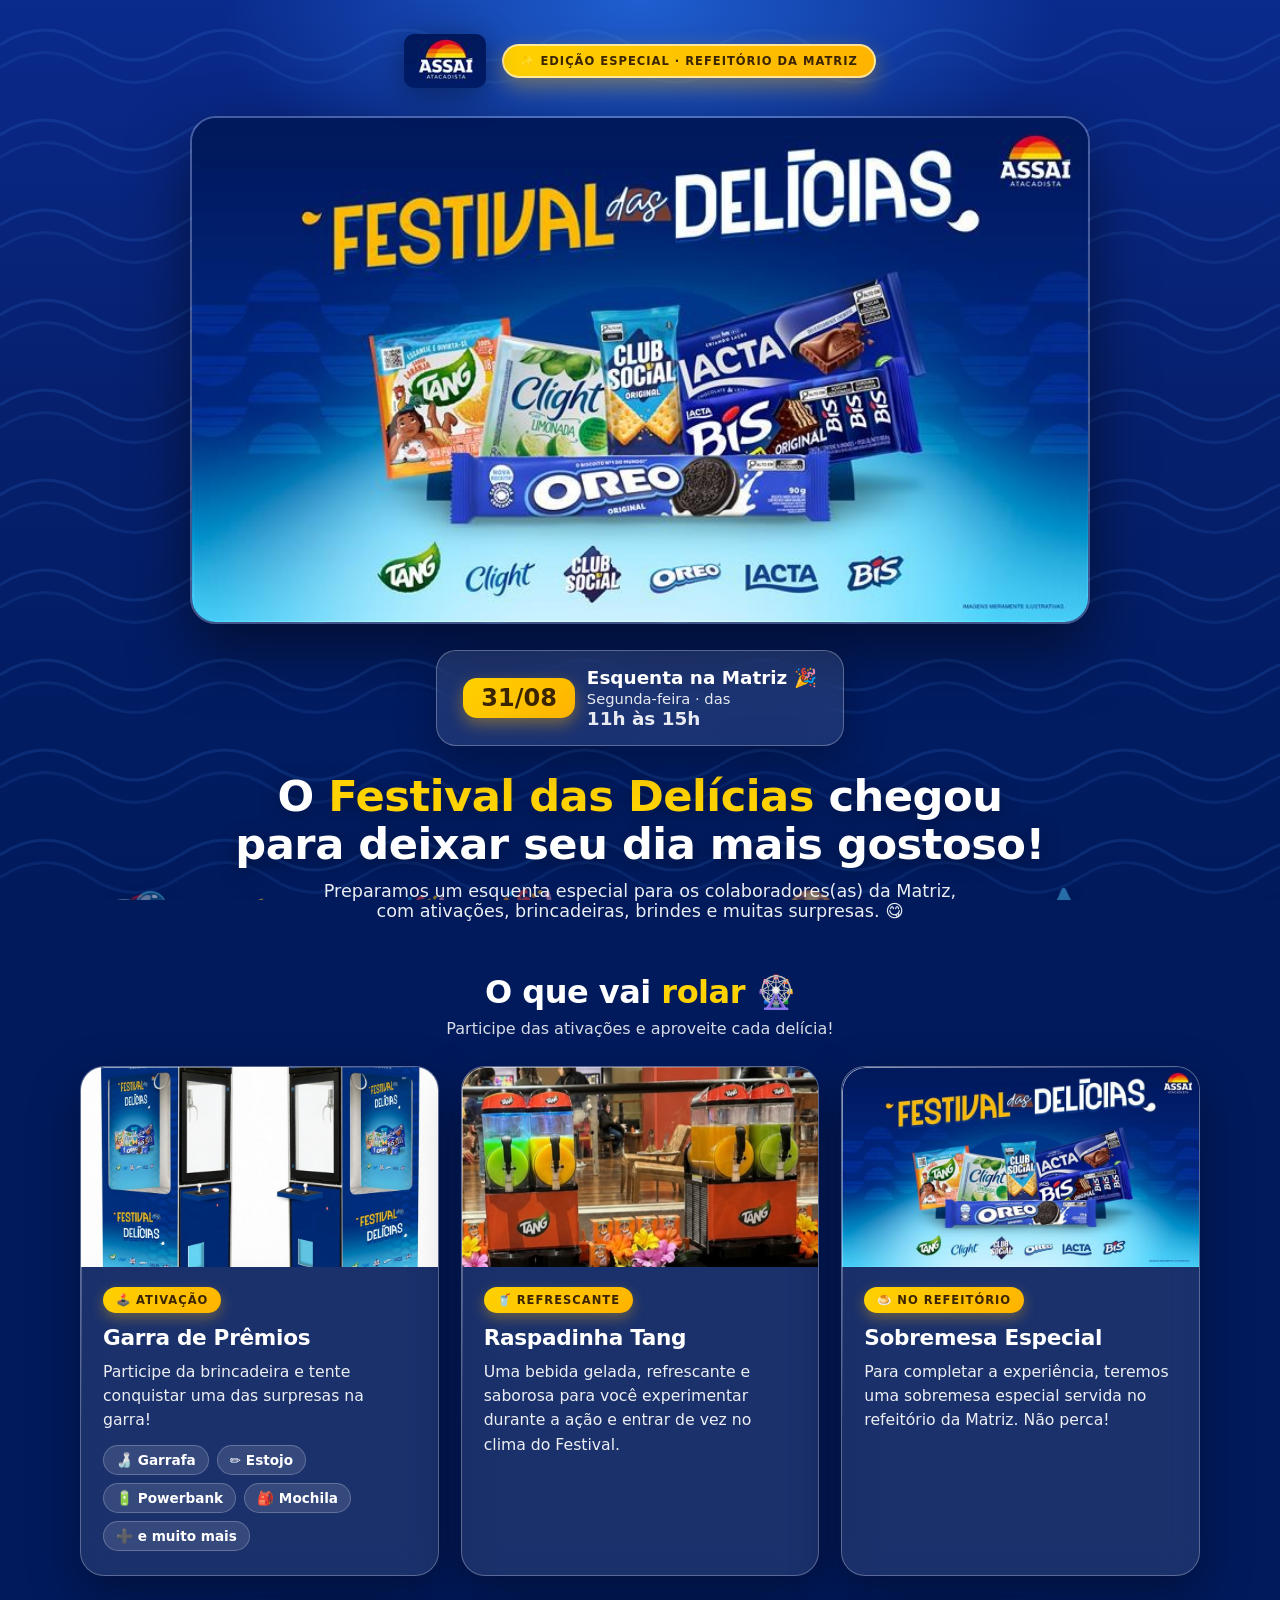
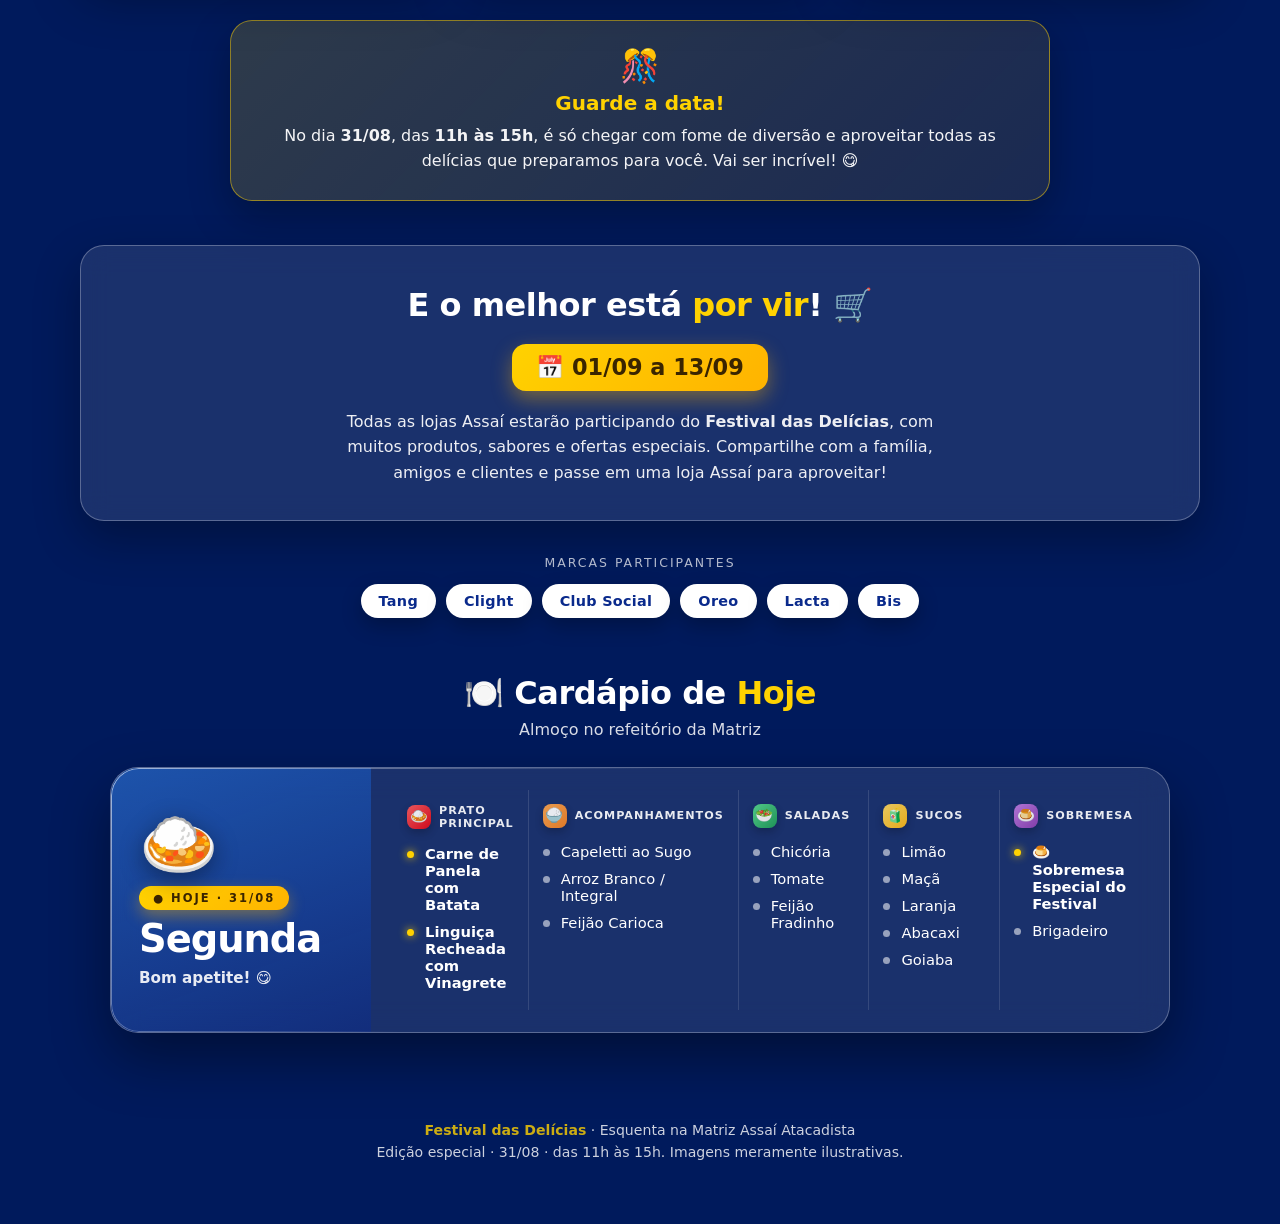
==== commit 3a791c28: "Redirect" ====
--- a/index.html
+++ b/index.html
@@ -2,6 +2,20 @@
 <html lang="pt-BR">
 <head>
 <meta charset="UTF-8">
+
+
+<!-- 🎉 REDIRECT FESTIVAL — LIGADO. Para desligar, apague este bloco. -->
+<script>
+  (function () {
+    if (location.pathname.indexOf('/festival') === -1) {
+      location.replace('/festival/');
+    }
+  })();
+</script>
+<noscript><meta http-equiv="refresh" content="0; url=/festival/"></noscript>
+<!-- 🎉 FIM DO REDIRECT FESTIVAL -->
+
+
 <meta name="viewport" content="width=device-width, initial-scale=1.0, viewport-fit=cover">
 <title>Cardápio da Semana · Refeitório Matriz Assaí</title>
 
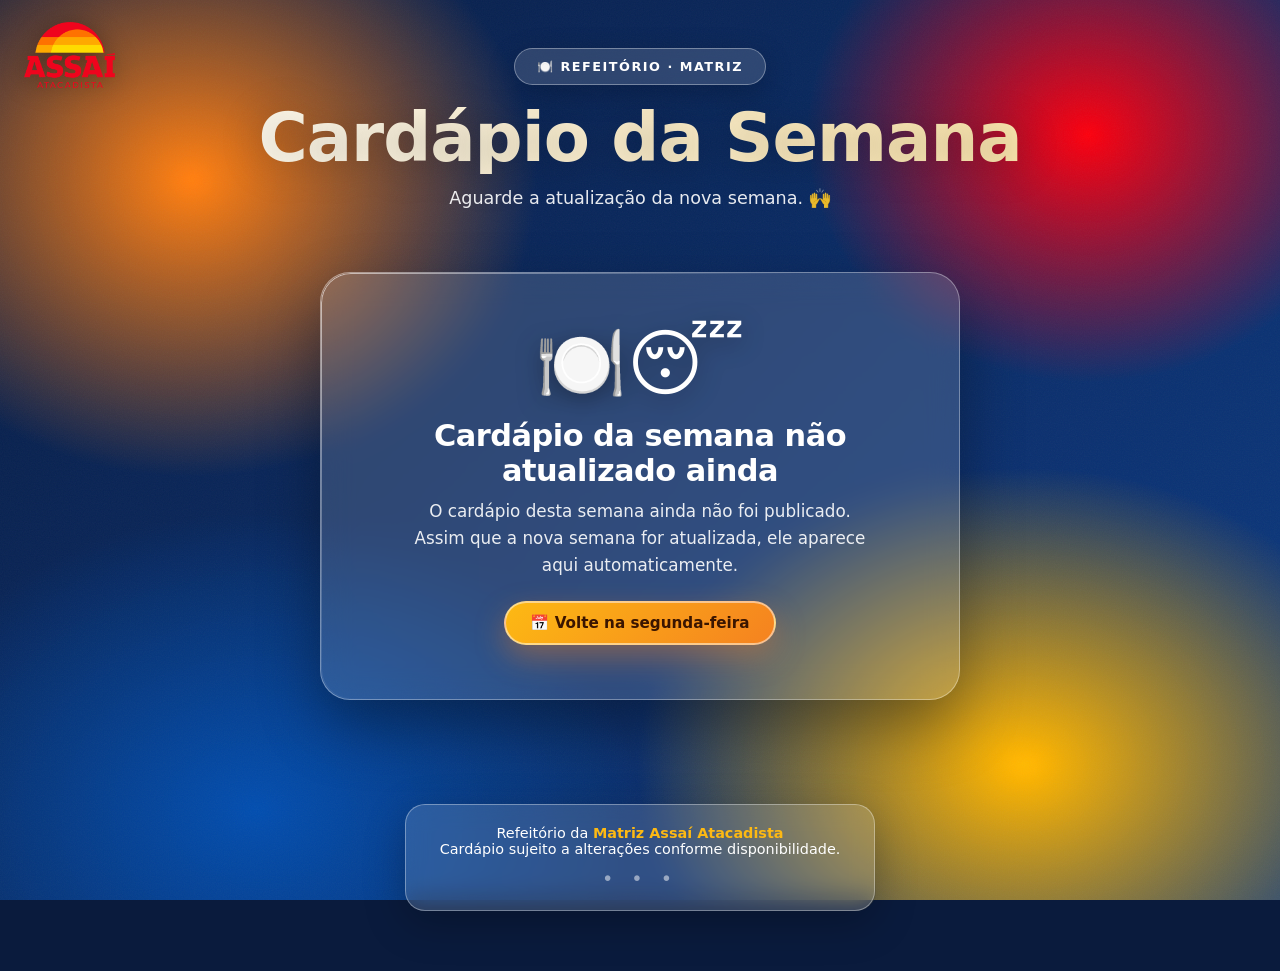
==== commit ff3f4148: "Fim do Festival" ====
--- a/index.html
+++ b/index.html
@@ -2,20 +2,6 @@
 <html lang="pt-BR">
 <head>
 <meta charset="UTF-8">
-
-
-<!-- 🎉 REDIRECT FESTIVAL — LIGADO. Para desligar, apague este bloco. -->
-<script>
-  (function () {
-    if (location.pathname.indexOf('/festival') === -1) {
-      location.replace('/festival/');
-    }
-  })();
-</script>
-<noscript><meta http-equiv="refresh" content="0; url=/festival/"></noscript>
-<!-- 🎉 FIM DO REDIRECT FESTIVAL -->
-
-
 <meta name="viewport" content="width=device-width, initial-scale=1.0, viewport-fit=cover">
 <title>Cardápio da Semana · Refeitório Matriz Assaí</title>
 
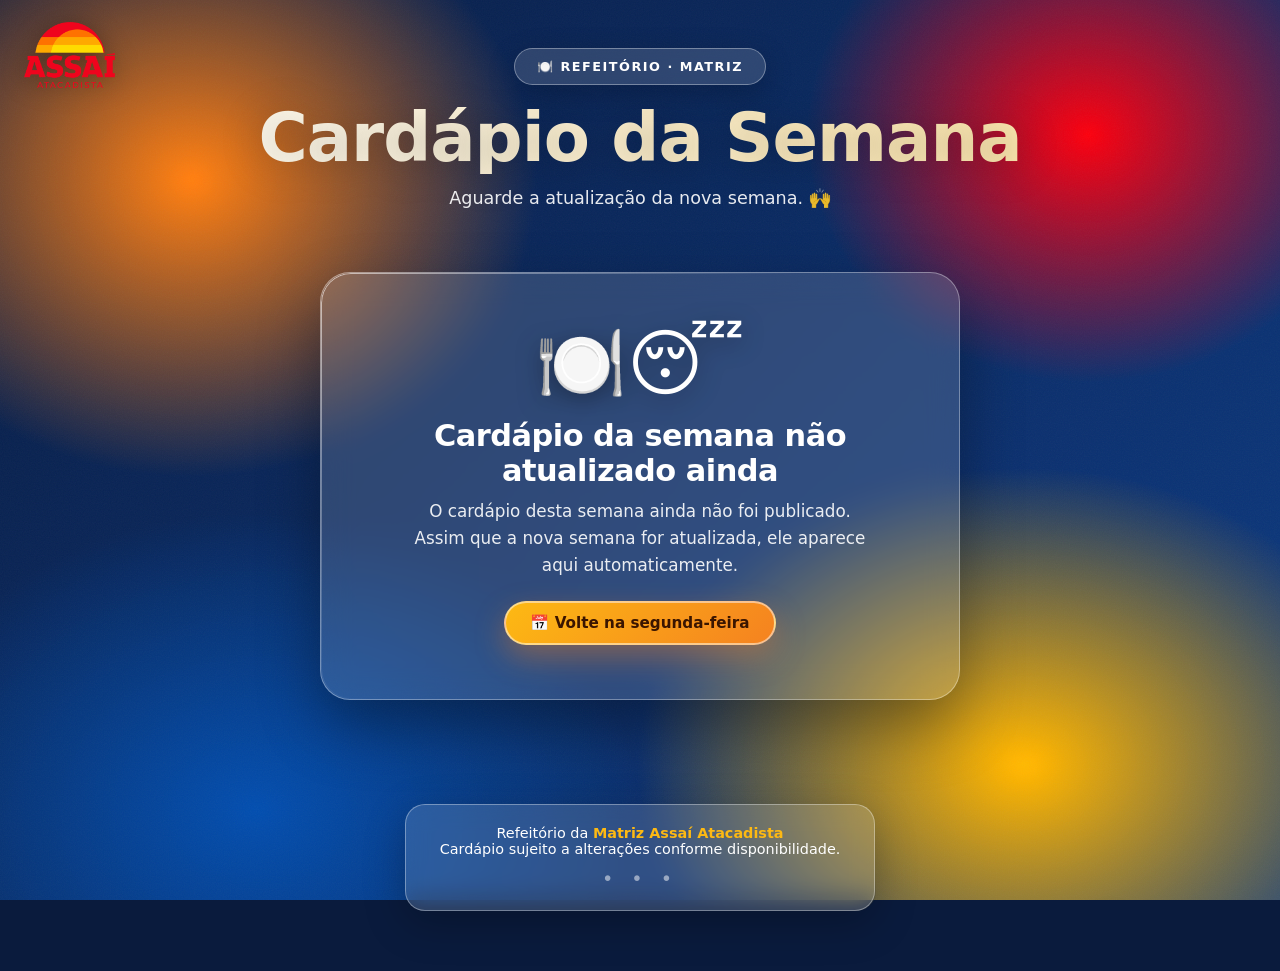
==== commit e0bc1492: "Atualização semanal" ====
--- a/index.html
+++ b/index.html
@@ -30,7 +30,7 @@
 <header>
   <div class="badge">🍽️ Refeitório · Matriz</div>
   <h1>Cardápio da Semana</h1>
-  <div class="week-banner"><span class="cal">📅</span> Semana de 31/08</div>
+  <div class="week-banner"><span class="cal">📅</span> Semana de 07/09</div>
   <p id="hojeTxt">Sabor de verdade, de segunda a sexta-feira</p>
   <button id="installBtn"><span class="ic">📲</span> Instalar app</button>
 </header>
@@ -67,21 +67,14 @@
 
   <div class="grid">
 
-    <!-- SEGUNDA -->
+    <!-- SEGUNDA — ⚠️ 07/09 FERIADO (Independência). Sem cardápio na imagem.
+         Ajuste conforme sua escolha (ver mensagem). Mantido placeholder abaixo. -->
     <article class="day-card" data-day="seg" data-dow="1">
       <div class="today-flag">Hoje</div>
-      <div class="day-head"><span class="emoji-day">🥩</span><div><small>Dia 1</small><h2>Segunda</h2></div></div>
+      <div class="day-head"><span class="emoji-day">🇧🇷</span><div><small>Dia 1</small><h2>Segunda</h2></div></div>
       <div class="day-body">
-        <div class="section"><div class="section-title"><span class="pill p-prato">🍛</span>Prato Principal</div>
-          <ul><li class="main">Carne de Panela com Batata</li><li class="main">Linguiça Recheada com Vinagrete</li></ul></div>
-        <div class="section"><div class="section-title"><span class="pill p-acomp">🍚</span>Acompanhamentos</div>
-          <ul><li>Capeletti ao Sugo</li><li>Arroz Branco / Integral</li><li>Feijão Carioca</li></ul></div>
-        <div class="section"><div class="section-title"><span class="pill p-salada">🥗</span>Saladas</div>
-          <ul><li>Chicória</li><li>Tomate</li><li>Feijão Fradinho</li></ul></div>
-        <div class="section"><div class="section-title"><span class="pill p-suco">🧃</span>Sucos</div>
-          <ul><li>Limão</li><li>Maçã</li><li>Laranja</li><li>Abacaxi</li><li>Goiaba</li></ul></div>
-        <div class="section"><div class="section-title"><span class="pill p-sobremesa">🍮</span>Sobremesa</div>
-          <ul><li>Brigadeiro</li><li>Maçã</li></ul></div>
+        <div class="section"><div class="section-title"><span class="pill p-prato">🎌</span>Feriado</div>
+          <ul><li class="main">Feriado — Independência do Brasil</li><li>Não haverá refeição no refeitório</li></ul></div>
       </div>
     </article>
 
@@ -91,15 +84,15 @@
       <div class="day-head"><span class="emoji-day">🍗</span><div><small>Dia 2</small><h2>Terça</h2></div></div>
       <div class="day-body">
         <div class="section"><div class="section-title"><span class="pill p-prato">🍛</span>Prato Principal</div>
-          <ul><li class="main">Fricassê de Frango</li><li class="main">Bife de Panela</li></ul></div>
+          <ul><li class="main">Frango ao Creme de Milho Gratinado</li><li class="main">Carne Moída à Primavera</li></ul></div>
         <div class="section"><div class="section-title"><span class="pill p-acomp">🍚</span>Acompanhamentos</div>
-          <ul><li>Mix de Legumes</li><li>Arroz Branco / Integral</li><li>Feijão Carioca</li></ul></div>
+          <ul><li>Macarrão Penne ao Alho e Óleo</li><li>Arroz Branco / Integral</li><li>Feijão Carioca</li></ul></div>
         <div class="section"><div class="section-title"><span class="pill p-salada">🥗</span>Saladas</div>
-          <ul><li>Almeirão</li><li>Batata Bolinha</li><li>Tabule</li></ul></div>
+          <ul><li>Acelga</li><li>Cenoura Cozida</li><li>Ervilha</li></ul></div>
         <div class="section"><div class="section-title"><span class="pill p-suco">🧃</span>Sucos</div>
           <ul><li>Limão</li><li>Maçã</li><li>Laranja</li><li>Abacaxi</li><li>Goiaba</li></ul></div>
         <div class="section"><div class="section-title"><span class="pill p-sobremesa">🍮</span>Sobremesa</div>
-          <ul><li>Mousse de Abacaxi</li></ul></div>
+          <ul><li>Arroz Doce</li><li>Maçã</li></ul></div>
       </div>
     </article>
 
@@ -109,15 +102,15 @@
       <div class="day-head"><span class="emoji-day">🍖</span><div><small>Dia 3</small><h2>Quarta</h2></div></div>
       <div class="day-body">
         <div class="section"><div class="section-title"><span class="pill p-prato">🍛</span>Prato Principal</div>
-          <ul><li class="main">Feijoada</li><li class="main">Omelete de Alho Poró</li></ul></div>
+          <ul><li class="main">Cupim Assado ao Molho Champignon</li><li class="main">Iscas de Frango com Vagem na Chapa</li></ul></div>
         <div class="section"><div class="section-title"><span class="pill p-acomp">🍚</span>Acompanhamentos</div>
-          <ul><li>Farofa Rica</li><li>Arroz Branco / Integral</li><li>Feijão Preto</li></ul></div>
+          <ul><li>Cuscuz à Paulista</li><li>Arroz Branco / Integral</li><li>Feijão Carioca</li></ul></div>
         <div class="section"><div class="section-title"><span class="pill p-salada">🥗</span>Saladas</div>
-          <ul><li>Couve Manteiga</li><li>Tomate</li><li>Pepino</li></ul></div>
+          <ul><li>Almeirão com Cebola</li><li>Beterraba Cozida</li><li>Grão de Bico com Tomate</li></ul></div>
         <div class="section"><div class="section-title"><span class="pill p-suco">🧃</span>Sucos</div>
           <ul><li>Limão</li><li>Maçã</li><li>Laranja</li><li>Abacaxi</li><li>Goiaba</li></ul></div>
         <div class="section"><div class="section-title"><span class="pill p-sobremesa">🍮</span>Sobremesa</div>
-          <ul><li>Gelatina de Limão</li></ul></div>
+          <ul><li>Mousse de Morango</li></ul></div>
       </div>
     </article>
 
@@ -127,15 +120,15 @@
       <div class="day-head"><span class="emoji-day">🥩</span><div><small>Dia 4</small><h2>Quinta</h2></div></div>
       <div class="day-body">
         <div class="section"><div class="section-title"><span class="pill p-prato">🍛</span>Prato Principal</div>
-          <ul><li class="main">Maminha Assado ao Molho Madeira</li><li class="main">Cubos de Frango com Batata</li></ul></div>
+          <ul><li class="main">Sobrecoxa Assada</li><li class="main">Bife Acebolado</li></ul></div>
         <div class="section"><div class="section-title"><span class="pill p-acomp">🍚</span>Acompanhamentos</div>
-          <ul><li>Brócolis Gratinado</li><li>Arroz Branco / Integral</li><li>Feijão Carioca</li></ul></div>
+          <ul><li>Nhoque ao Sugo</li><li>Arroz Branco / Integral</li><li>Feijão Carioca</li></ul></div>
         <div class="section"><div class="section-title"><span class="pill p-salada">🥗</span>Saladas</div>
-          <ul><li>Alface Crespa com Rúcula</li><li>Beterraba Cozida</li><li>Lentilha com Cebola Roxa</li></ul></div>
+          <ul><li>Alface Crespa</li><li>Tomate</li><li>Pepino Japonês</li></ul></div>
         <div class="section"><div class="section-title"><span class="pill p-suco">🧃</span>Sucos</div>
           <ul><li>Limão</li><li>Maçã</li><li>Laranja</li><li>Guaraná</li><li>Goiaba</li></ul></div>
         <div class="section"><div class="section-title"><span class="pill p-sobremesa">🍮</span>Sobremesa</div>
-          <ul><li>Doce de Leite com Ameixa</li></ul></div>
+          <ul><li>Beijinho</li></ul></div>
       </div>
     </article>
 
@@ -145,20 +138,19 @@
       <div class="day-head"><span class="emoji-day">🍲</span><div><small>Dia 5</small><h2>Sexta</h2></div></div>
       <div class="day-body">
         <div class="section"><div class="section-title"><span class="pill p-prato">🍛</span>Prato Principal</div>
-          <ul><li class="main">Filé de Frango Grelhado</li><li class="main">Espetinho de Cação</li></ul></div>
+          <ul><li class="main">Filé de Peixe Empanado ao Molho Tártaro</li><li class="main">Iscas de Carne com Pimentões Colorido</li></ul></div>
         <div class="section"><div class="section-title"><span class="pill p-acomp">🍚</span>Acompanhamentos</div>
-          <ul><li>Macarrão ao Sugo</li><li>Arroz Branco / Integral</li><li>Feijão Carioca</li></ul></div>
+          <ul><li>Purê de Batata</li><li>Arroz Branco / Integral</li><li>Feijão Carioca</li></ul></div>
         <div class="section"><div class="section-title"><span class="pill p-salada">🥗</span>Saladas</div>
-          <ul><li>Folhas Mista</li><li>Couve-flor c/ Tomate Cereja</li></ul></div>
+          <ul><li>Escarola</li><li>Abobrinha</li><li>Feijão Fradinho com Alho Poró</li></ul></div>
         <div class="section"><div class="section-title"><span class="pill p-suco">🧃</span>Sucos</div>
           <ul><li>Limão</li><li>Maçã</li><li>Laranja</li><li>Guaraná</li><li>Goiaba</li></ul></div>
         <div class="section"><div class="section-title"><span class="pill p-sobremesa">🍮</span>Sobremesa</div>
-          <ul><li>Mosaico de Gelatina</li></ul></div>
+          <ul><li>Mousse de Chocolate</li></ul></div>
       </div>
     </article>
 
   </div>
-
 
 
   <!-- indicador do carrossel (mobile) -->
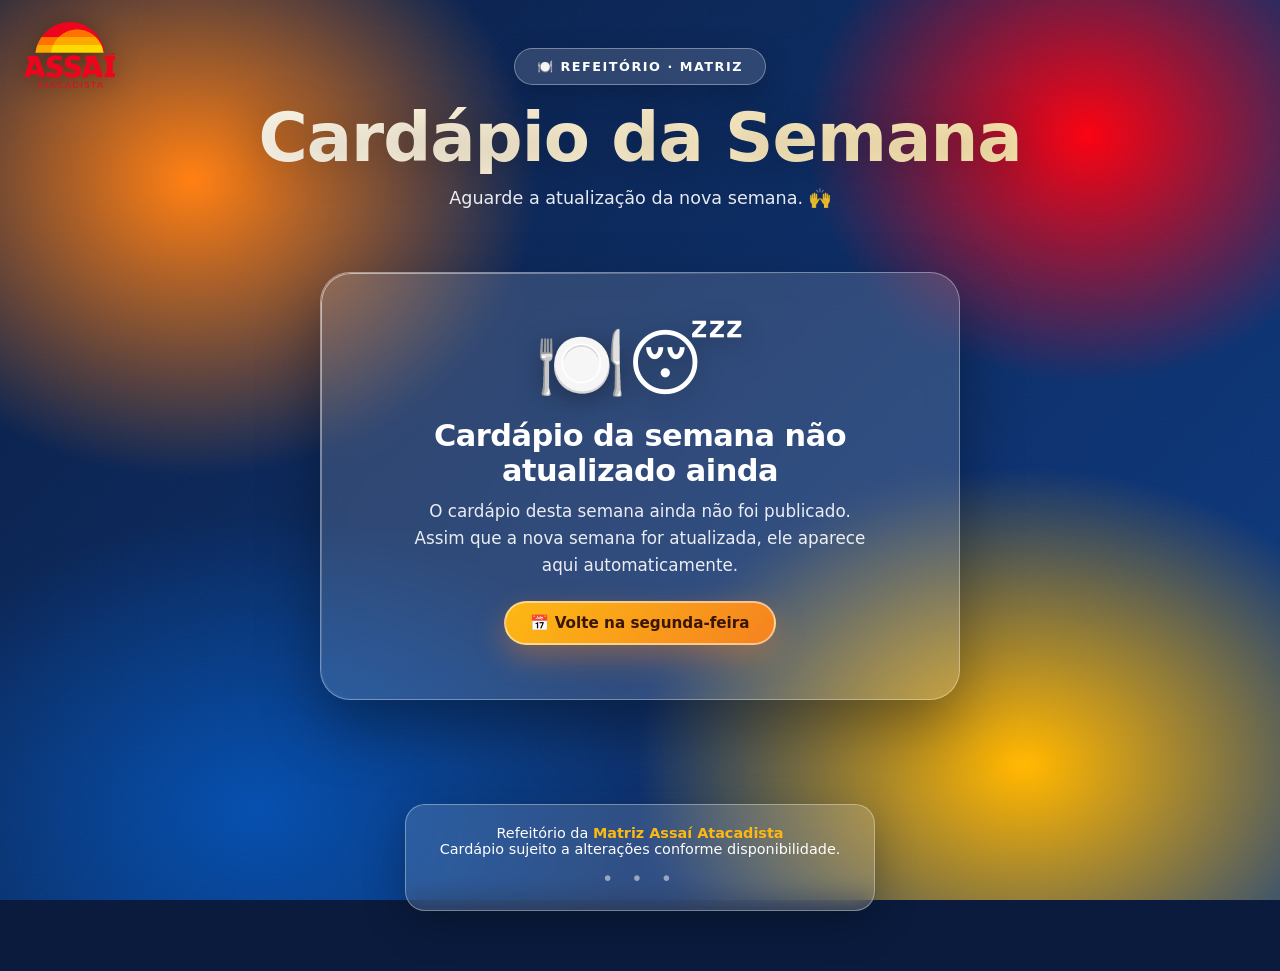
==== commit ba0e2f82: "Atualização semanal" ====
--- a/index.html
+++ b/index.html
@@ -30,7 +30,7 @@
 <header>
   <div class="badge">🍽️ Refeitório · Matriz</div>
   <h1>Cardápio da Semana</h1>
-  <div class="week-banner"><span class="cal">📅</span> Semana de 07/09</div>
+  <div class="week-banner"><span class="cal">📅</span> Semana de 14/09</div>
   <p id="hojeTxt">Sabor de verdade, de segunda a sexta-feira</p>
   <button id="installBtn"><span class="ic">📲</span> Instalar app</button>
 </header>
@@ -67,14 +67,21 @@
 
   <div class="grid">
 
-    <!-- SEGUNDA — ⚠️ 07/09 FERIADO (Independência). Sem cardápio na imagem.
-         Ajuste conforme sua escolha (ver mensagem). Mantido placeholder abaixo. -->
+    <!-- SEGUNDA -->
     <article class="day-card" data-day="seg" data-dow="1">
       <div class="today-flag">Hoje</div>
-      <div class="day-head"><span class="emoji-day">🇧🇷</span><div><small>Dia 1</small><h2>Segunda</h2></div></div>
+      <div class="day-head"><span class="emoji-day">🥩</span><div><small>Dia 1</small><h2>Segunda</h2></div></div>
       <div class="day-body">
-        <div class="section"><div class="section-title"><span class="pill p-prato">🎌</span>Feriado</div>
-          <ul><li class="main">Feriado — Independência do Brasil</li><li>Não haverá refeição no refeitório</li></ul></div>
+        <div class="section"><div class="section-title"><span class="pill p-prato">🍛</span>Prato Principal</div>
+          <ul><li class="main">Bife de Panela</li><li class="main">Omelete de Queijo com Tomate</li></ul></div>
+        <div class="section"><div class="section-title"><span class="pill p-acomp">🍚</span>Acompanhamentos</div>
+          <ul><li>Macarrão ao Alho e Óleo</li><li>Arroz Branco / Integral</li><li>Feijão Carioca</li></ul></div>
+        <div class="section"><div class="section-title"><span class="pill p-salada">🥗</span>Saladas</div>
+          <ul><li>Acelga</li><li>Tomate</li><li>Cenoura Cozida</li></ul></div>
+        <div class="section"><div class="section-title"><span class="pill p-suco">🧃</span>Sucos</div>
+          <ul><li>Limão</li><li>Maçã</li><li>Laranja</li><li>Abacaxi</li><li>Goiaba</li></ul></div>
+        <div class="section"><div class="section-title"><span class="pill p-sobremesa">🍮</span>Sobremesa</div>
+          <ul><li>Mousse de Maracujá</li><li>Maçã</li></ul></div>
       </div>
     </article>
 
@@ -84,15 +91,15 @@
       <div class="day-head"><span class="emoji-day">🍗</span><div><small>Dia 2</small><h2>Terça</h2></div></div>
       <div class="day-body">
         <div class="section"><div class="section-title"><span class="pill p-prato">🍛</span>Prato Principal</div>
-          <ul><li class="main">Frango ao Creme de Milho Gratinado</li><li class="main">Carne Moída à Primavera</li></ul></div>
+          <ul><li class="main">Carne Assada ao Molho Madeira</li><li class="main">Cubos de Frango Refogado com Brócolis</li></ul></div>
         <div class="section"><div class="section-title"><span class="pill p-acomp">🍚</span>Acompanhamentos</div>
-          <ul><li>Macarrão Penne ao Alho e Óleo</li><li>Arroz Branco / Integral</li><li>Feijão Carioca</li></ul></div>
+          <ul><li>Arroz de Forno</li><li>Arroz Branco / Integral</li><li>Feijão Carioca</li></ul></div>
         <div class="section"><div class="section-title"><span class="pill p-salada">🥗</span>Saladas</div>
-          <ul><li>Acelga</li><li>Cenoura Cozida</li><li>Ervilha</li></ul></div>
+          <ul><li>Almeirão</li><li>Abobrinha Cozida</li><li>Lentilha com Azeitonas</li></ul></div>
         <div class="section"><div class="section-title"><span class="pill p-suco">🧃</span>Sucos</div>
           <ul><li>Limão</li><li>Maçã</li><li>Laranja</li><li>Abacaxi</li><li>Goiaba</li></ul></div>
         <div class="section"><div class="section-title"><span class="pill p-sobremesa">🍮</span>Sobremesa</div>
-          <ul><li>Arroz Doce</li><li>Maçã</li></ul></div>
+          <ul><li>Canjica</li></ul></div>
       </div>
     </article>
 
@@ -102,15 +109,15 @@
       <div class="day-head"><span class="emoji-day">🍖</span><div><small>Dia 3</small><h2>Quarta</h2></div></div>
       <div class="day-body">
         <div class="section"><div class="section-title"><span class="pill p-prato">🍛</span>Prato Principal</div>
-          <ul><li class="main">Cupim Assado ao Molho Champignon</li><li class="main">Iscas de Frango com Vagem na Chapa</li></ul></div>
+          <ul><li class="main">Costelinha Suína Assada ao Molho Barbecue</li><li class="main">Bife Grelhado</li></ul></div>
         <div class="section"><div class="section-title"><span class="pill p-acomp">🍚</span>Acompanhamentos</div>
-          <ul><li>Cuscuz à Paulista</li><li>Arroz Branco / Integral</li><li>Feijão Carioca</li></ul></div>
+          <ul><li>Purê de Abóbora</li><li>Arroz Branco / Integral</li><li>Feijão Carioca</li></ul></div>
         <div class="section"><div class="section-title"><span class="pill p-salada">🥗</span>Saladas</div>
-          <ul><li>Almeirão com Cebola</li><li>Beterraba Cozida</li><li>Grão de Bico com Tomate</li></ul></div>
+          <ul><li>Couve Manteiga</li><li>Beterraba Cozida</li><li>Grão de Bico</li></ul></div>
         <div class="section"><div class="section-title"><span class="pill p-suco">🧃</span>Sucos</div>
           <ul><li>Limão</li><li>Maçã</li><li>Laranja</li><li>Abacaxi</li><li>Goiaba</li></ul></div>
         <div class="section"><div class="section-title"><span class="pill p-sobremesa">🍮</span>Sobremesa</div>
-          <ul><li>Mousse de Morango</li></ul></div>
+          <ul><li>Gelatina de Uva</li></ul></div>
       </div>
     </article>
 
@@ -120,15 +127,15 @@
       <div class="day-head"><span class="emoji-day">🥩</span><div><small>Dia 4</small><h2>Quinta</h2></div></div>
       <div class="day-body">
         <div class="section"><div class="section-title"><span class="pill p-prato">🍛</span>Prato Principal</div>
-          <ul><li class="main">Sobrecoxa Assada</li><li class="main">Bife Acebolado</li></ul></div>
+          <ul><li class="main">Sobrecoxa Assada</li><li class="main">Carne com Batata</li></ul></div>
         <div class="section"><div class="section-title"><span class="pill p-acomp">🍚</span>Acompanhamentos</div>
-          <ul><li>Nhoque ao Sugo</li><li>Arroz Branco / Integral</li><li>Feijão Carioca</li></ul></div>
+          <ul><li>Baião de Dois</li><li>Farofa de Banana da Terra c/ Bacon</li><li>Arroz Branco / Integral</li><li>Feijão Carioca</li></ul></div>
         <div class="section"><div class="section-title"><span class="pill p-salada">🥗</span>Saladas</div>
-          <ul><li>Alface Crespa</li><li>Tomate</li><li>Pepino Japonês</li></ul></div>
+          <ul><li>Folhas Mistas</li><li>Tomate</li><li>Brócolis</li></ul></div>
         <div class="section"><div class="section-title"><span class="pill p-suco">🧃</span>Sucos</div>
           <ul><li>Limão</li><li>Maçã</li><li>Laranja</li><li>Guaraná</li><li>Goiaba</li></ul></div>
         <div class="section"><div class="section-title"><span class="pill p-sobremesa">🍮</span>Sobremesa</div>
-          <ul><li>Beijinho</li></ul></div>
+          <ul><li>Pudim de Leite Condensado</li></ul></div>
       </div>
     </article>
 
@@ -138,19 +145,20 @@
       <div class="day-head"><span class="emoji-day">🍲</span><div><small>Dia 5</small><h2>Sexta</h2></div></div>
       <div class="day-body">
         <div class="section"><div class="section-title"><span class="pill p-prato">🍛</span>Prato Principal</div>
-          <ul><li class="main">Filé de Peixe Empanado ao Molho Tártaro</li><li class="main">Iscas de Carne com Pimentões Colorido</li></ul></div>
+          <ul><li class="main">Filé de Frango à Parmegiana</li><li class="main">Carne Moída Refogada</li></ul></div>
         <div class="section"><div class="section-title"><span class="pill p-acomp">🍚</span>Acompanhamentos</div>
-          <ul><li>Purê de Batata</li><li>Arroz Branco / Integral</li><li>Feijão Carioca</li></ul></div>
+          <ul><li>Batata Palito</li><li>Arroz Branco / Integral</li><li>Feijão Carioca</li></ul></div>
         <div class="section"><div class="section-title"><span class="pill p-salada">🥗</span>Saladas</div>
-          <ul><li>Escarola</li><li>Abobrinha</li><li>Feijão Fradinho com Alho Poró</li></ul></div>
+          <ul><li>Folhas Mista</li><li>Macarronese</li></ul></div>
         <div class="section"><div class="section-title"><span class="pill p-suco">🧃</span>Sucos</div>
           <ul><li>Limão</li><li>Maçã</li><li>Laranja</li><li>Guaraná</li><li>Goiaba</li></ul></div>
         <div class="section"><div class="section-title"><span class="pill p-sobremesa">🍮</span>Sobremesa</div>
-          <ul><li>Mousse de Chocolate</li></ul></div>
+          <ul><li>Pavê de Chocolate</li></ul></div>
       </div>
     </article>
 
   </div>
+
 
 
   <!-- indicador do carrossel (mobile) -->
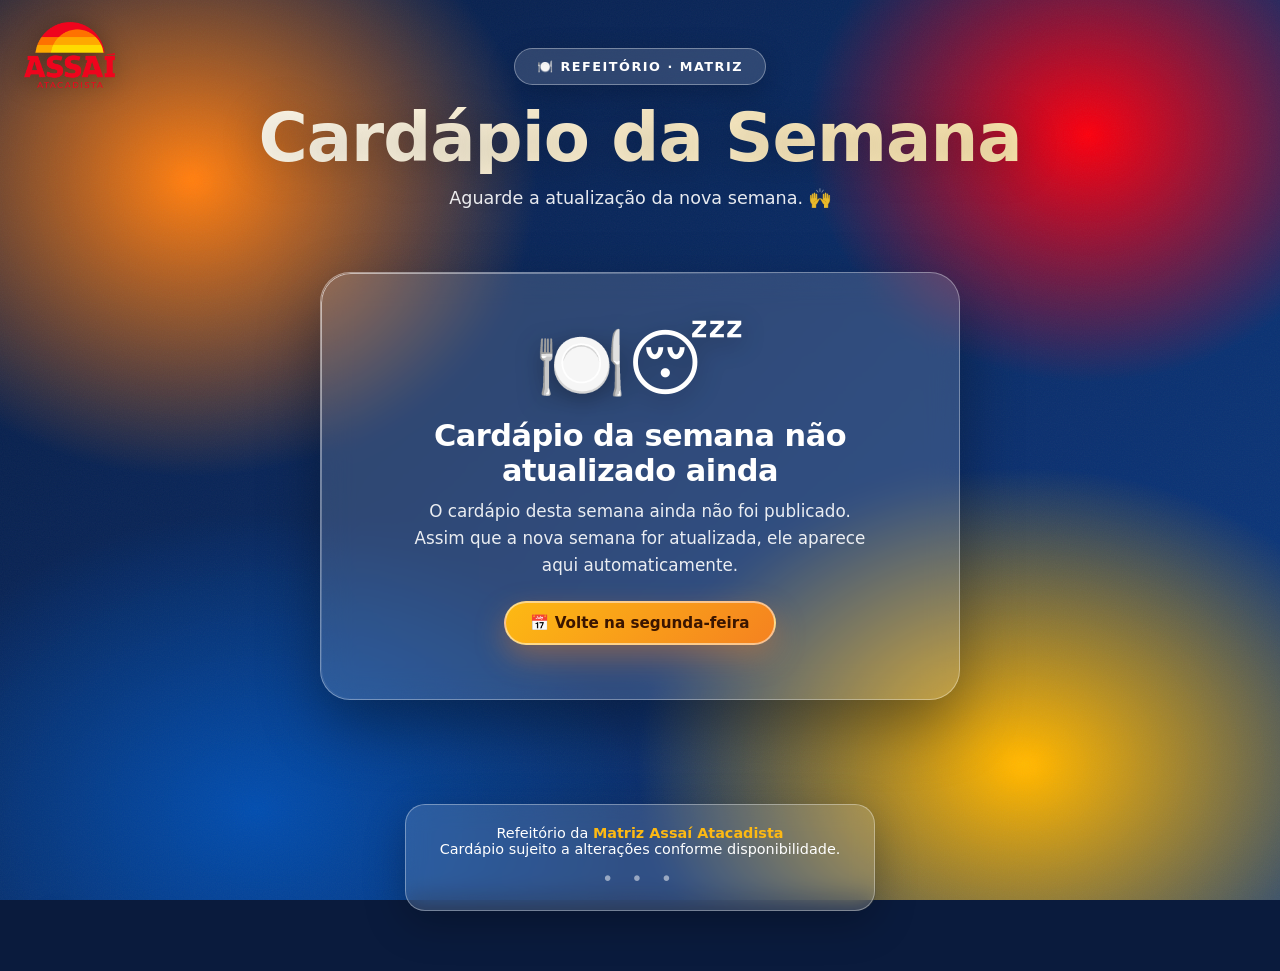
==== commit e9a023e2: "Atualização semanal" ====
--- a/index.html
+++ b/index.html
@@ -30,7 +30,7 @@
 <header>
   <div class="badge">🍽️ Refeitório · Matriz</div>
   <h1>Cardápio da Semana</h1>
-  <div class="week-banner"><span class="cal">📅</span> Semana de 14/09</div>
+  <div class="week-banner"><span class="cal">📅</span> Semana de 28/09</div>
   <p id="hojeTxt">Sabor de verdade, de segunda a sexta-feira</p>
   <button id="installBtn"><span class="ic">📲</span> Instalar app</button>
 </header>
@@ -159,8 +159,6 @@
 
   </div>
 
-
-
   <!-- indicador do carrossel (mobile) -->
   <div id="dots"></div>
 
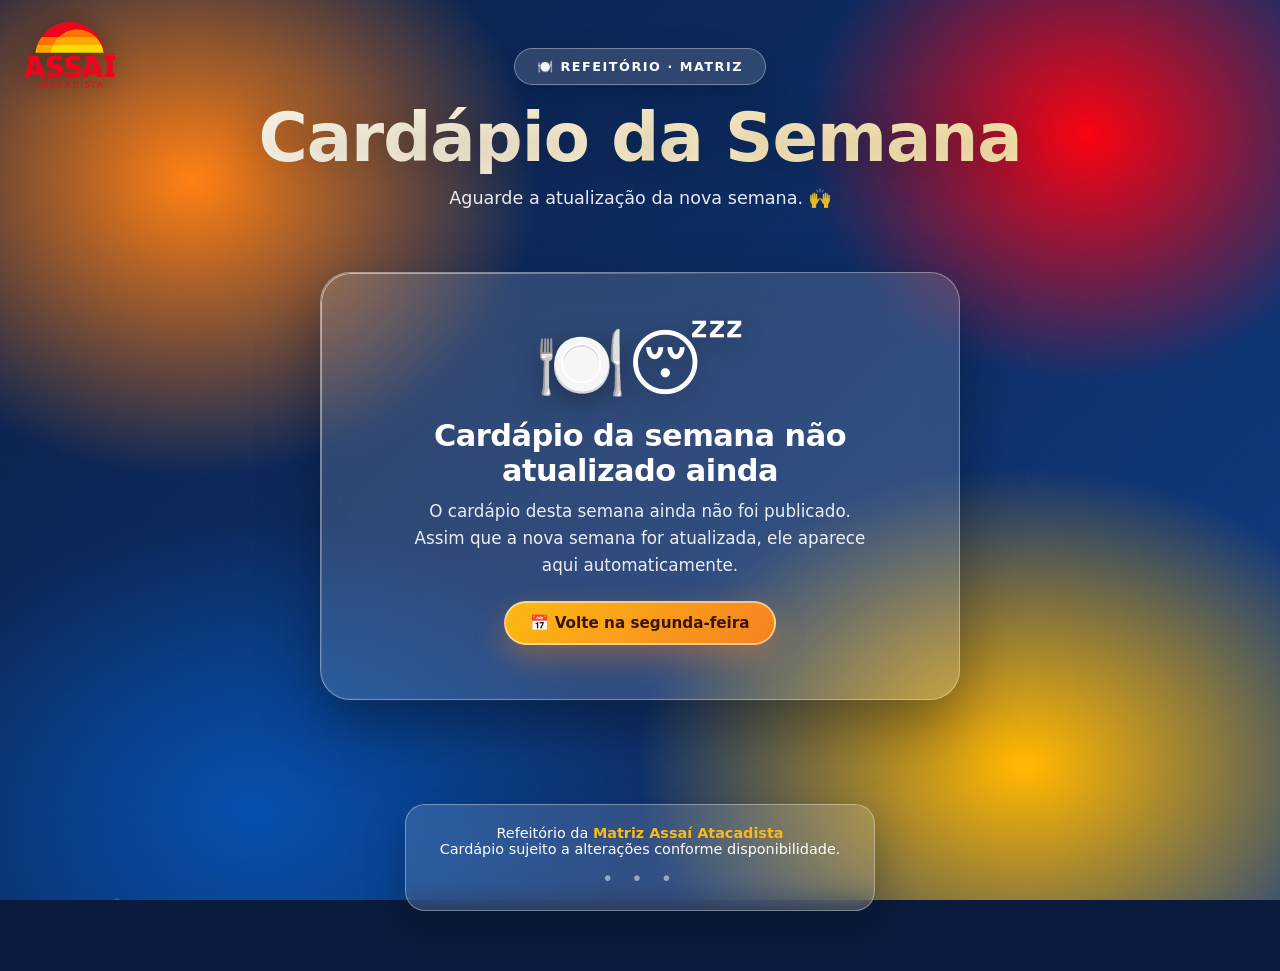
==== commit 7580199b: "Incluido Painel Admin" ====
--- a/index.html
+++ b/index.html
@@ -30,7 +30,7 @@
 <header>
   <div class="badge">🍽️ Refeitório · Matriz</div>
   <h1>Cardápio da Semana</h1>
-  <div class="week-banner"><span class="cal">📅</span> Semana de 28/09</div>
+  <div class="week-banner"><span class="cal">📅</span> <span id="weekLabel">Cardápio semanal</span></div>
   <p id="hojeTxt">Sabor de verdade, de segunda a sexta-feira</p>
   <button id="installBtn"><span class="ic">📲</span> Instalar app</button>
 </header>
@@ -65,99 +65,7 @@
   <!-- rótulo da grade (desktop) -->
   <div class="grid-label">📅 A semana inteira</div>
 
-  <div class="grid">
-
-    <!-- SEGUNDA -->
-    <article class="day-card" data-day="seg" data-dow="1">
-      <div class="today-flag">Hoje</div>
-      <div class="day-head"><span class="emoji-day">🥩</span><div><small>Dia 1</small><h2>Segunda</h2></div></div>
-      <div class="day-body">
-        <div class="section"><div class="section-title"><span class="pill p-prato">🍛</span>Prato Principal</div>
-          <ul><li class="main">Bife de Panela</li><li class="main">Omelete de Queijo com Tomate</li></ul></div>
-        <div class="section"><div class="section-title"><span class="pill p-acomp">🍚</span>Acompanhamentos</div>
-          <ul><li>Macarrão ao Alho e Óleo</li><li>Arroz Branco / Integral</li><li>Feijão Carioca</li></ul></div>
-        <div class="section"><div class="section-title"><span class="pill p-salada">🥗</span>Saladas</div>
-          <ul><li>Acelga</li><li>Tomate</li><li>Cenoura Cozida</li></ul></div>
-        <div class="section"><div class="section-title"><span class="pill p-suco">🧃</span>Sucos</div>
-          <ul><li>Limão</li><li>Maçã</li><li>Laranja</li><li>Abacaxi</li><li>Goiaba</li></ul></div>
-        <div class="section"><div class="section-title"><span class="pill p-sobremesa">🍮</span>Sobremesa</div>
-          <ul><li>Mousse de Maracujá</li><li>Maçã</li></ul></div>
-      </div>
-    </article>
-
-    <!-- TERÇA -->
-    <article class="day-card" data-day="ter" data-dow="2">
-      <div class="today-flag">Hoje</div>
-      <div class="day-head"><span class="emoji-day">🍗</span><div><small>Dia 2</small><h2>Terça</h2></div></div>
-      <div class="day-body">
-        <div class="section"><div class="section-title"><span class="pill p-prato">🍛</span>Prato Principal</div>
-          <ul><li class="main">Carne Assada ao Molho Madeira</li><li class="main">Cubos de Frango Refogado com Brócolis</li></ul></div>
-        <div class="section"><div class="section-title"><span class="pill p-acomp">🍚</span>Acompanhamentos</div>
-          <ul><li>Arroz de Forno</li><li>Arroz Branco / Integral</li><li>Feijão Carioca</li></ul></div>
-        <div class="section"><div class="section-title"><span class="pill p-salada">🥗</span>Saladas</div>
-          <ul><li>Almeirão</li><li>Abobrinha Cozida</li><li>Lentilha com Azeitonas</li></ul></div>
-        <div class="section"><div class="section-title"><span class="pill p-suco">🧃</span>Sucos</div>
-          <ul><li>Limão</li><li>Maçã</li><li>Laranja</li><li>Abacaxi</li><li>Goiaba</li></ul></div>
-        <div class="section"><div class="section-title"><span class="pill p-sobremesa">🍮</span>Sobremesa</div>
-          <ul><li>Canjica</li></ul></div>
-      </div>
-    </article>
-
-    <!-- QUARTA -->
-    <article class="day-card" data-day="qua" data-dow="3">
-      <div class="today-flag">Hoje</div>
-      <div class="day-head"><span class="emoji-day">🍖</span><div><small>Dia 3</small><h2>Quarta</h2></div></div>
-      <div class="day-body">
-        <div class="section"><div class="section-title"><span class="pill p-prato">🍛</span>Prato Principal</div>
-          <ul><li class="main">Costelinha Suína Assada ao Molho Barbecue</li><li class="main">Bife Grelhado</li></ul></div>
-        <div class="section"><div class="section-title"><span class="pill p-acomp">🍚</span>Acompanhamentos</div>
-          <ul><li>Purê de Abóbora</li><li>Arroz Branco / Integral</li><li>Feijão Carioca</li></ul></div>
-        <div class="section"><div class="section-title"><span class="pill p-salada">🥗</span>Saladas</div>
-          <ul><li>Couve Manteiga</li><li>Beterraba Cozida</li><li>Grão de Bico</li></ul></div>
-        <div class="section"><div class="section-title"><span class="pill p-suco">🧃</span>Sucos</div>
-          <ul><li>Limão</li><li>Maçã</li><li>Laranja</li><li>Abacaxi</li><li>Goiaba</li></ul></div>
-        <div class="section"><div class="section-title"><span class="pill p-sobremesa">🍮</span>Sobremesa</div>
-          <ul><li>Gelatina de Uva</li></ul></div>
-      </div>
-    </article>
-
-    <!-- QUINTA -->
-    <article class="day-card" data-day="qui" data-dow="4">
-      <div class="today-flag">Hoje</div>
-      <div class="day-head"><span class="emoji-day">🥩</span><div><small>Dia 4</small><h2>Quinta</h2></div></div>
-      <div class="day-body">
-        <div class="section"><div class="section-title"><span class="pill p-prato">🍛</span>Prato Principal</div>
-          <ul><li class="main">Sobrecoxa Assada</li><li class="main">Carne com Batata</li></ul></div>
-        <div class="section"><div class="section-title"><span class="pill p-acomp">🍚</span>Acompanhamentos</div>
-          <ul><li>Baião de Dois</li><li>Farofa de Banana da Terra c/ Bacon</li><li>Arroz Branco / Integral</li><li>Feijão Carioca</li></ul></div>
-        <div class="section"><div class="section-title"><span class="pill p-salada">🥗</span>Saladas</div>
-          <ul><li>Folhas Mistas</li><li>Tomate</li><li>Brócolis</li></ul></div>
-        <div class="section"><div class="section-title"><span class="pill p-suco">🧃</span>Sucos</div>
-          <ul><li>Limão</li><li>Maçã</li><li>Laranja</li><li>Guaraná</li><li>Goiaba</li></ul></div>
-        <div class="section"><div class="section-title"><span class="pill p-sobremesa">🍮</span>Sobremesa</div>
-          <ul><li>Pudim de Leite Condensado</li></ul></div>
-      </div>
-    </article>
-
-    <!-- SEXTA -->
-    <article class="day-card" data-day="sex" data-dow="5">
-      <div class="today-flag">Hoje</div>
-      <div class="day-head"><span class="emoji-day">🍲</span><div><small>Dia 5</small><h2>Sexta</h2></div></div>
-      <div class="day-body">
-        <div class="section"><div class="section-title"><span class="pill p-prato">🍛</span>Prato Principal</div>
-          <ul><li class="main">Filé de Frango à Parmegiana</li><li class="main">Carne Moída Refogada</li></ul></div>
-        <div class="section"><div class="section-title"><span class="pill p-acomp">🍚</span>Acompanhamentos</div>
-          <ul><li>Batata Palito</li><li>Arroz Branco / Integral</li><li>Feijão Carioca</li></ul></div>
-        <div class="section"><div class="section-title"><span class="pill p-salada">🥗</span>Saladas</div>
-          <ul><li>Folhas Mista</li><li>Macarronese</li></ul></div>
-        <div class="section"><div class="section-title"><span class="pill p-suco">🧃</span>Sucos</div>
-          <ul><li>Limão</li><li>Maçã</li><li>Laranja</li><li>Guaraná</li><li>Goiaba</li></ul></div>
-        <div class="section"><div class="section-title"><span class="pill p-sobremesa">🍮</span>Sobremesa</div>
-          <ul><li>Pavê de Chocolate</li></ul></div>
-      </div>
-    </article>
-
-  </div>
+  <div class="grid" aria-live="polite"></div>
 
   <!-- indicador do carrossel (mobile) -->
   <div id="dots"></div>
@@ -175,6 +83,6 @@
 <!-- 🤫 botão secreto: cantinho invisível (3 toques) -->
 <div class="secret-spot" title=""></div>
 
-<script src="js/script.js"></script>
+<script type="module" src="js/script.js"></script>
 </body>
 </html>
